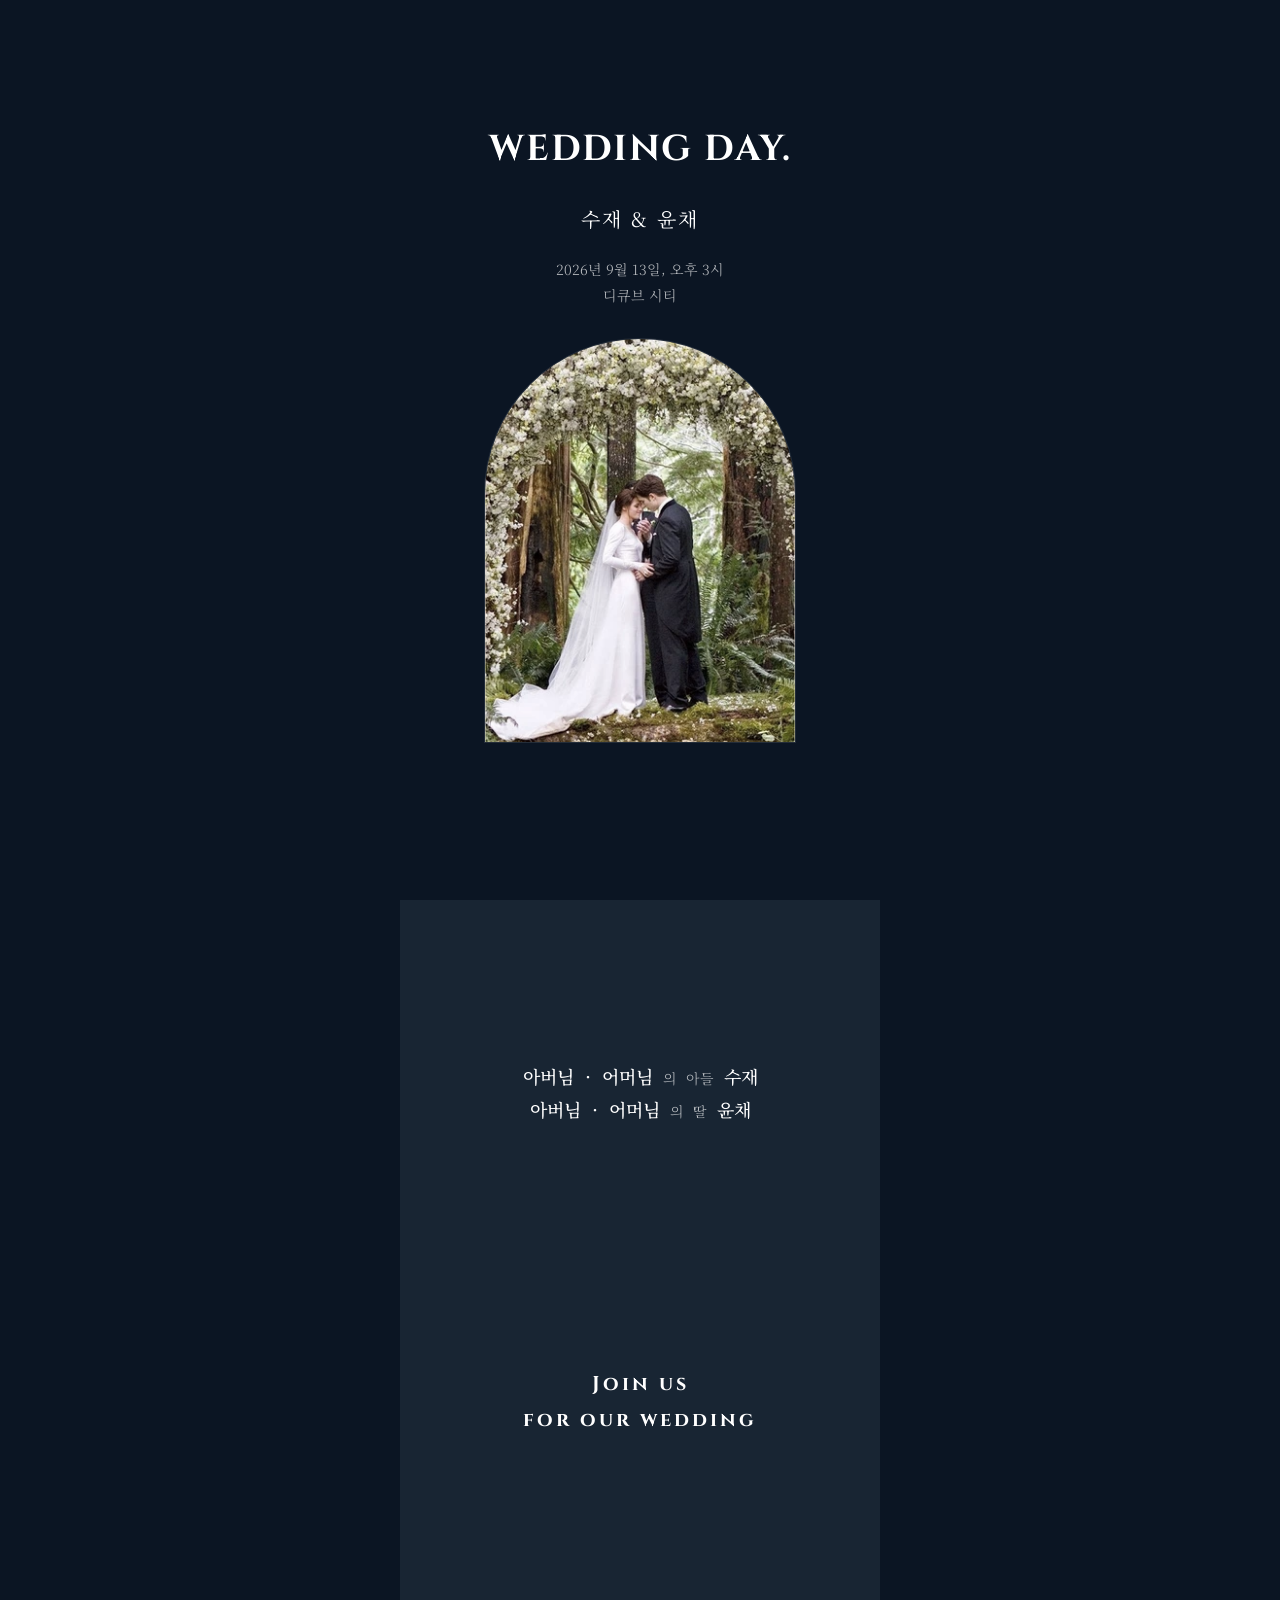
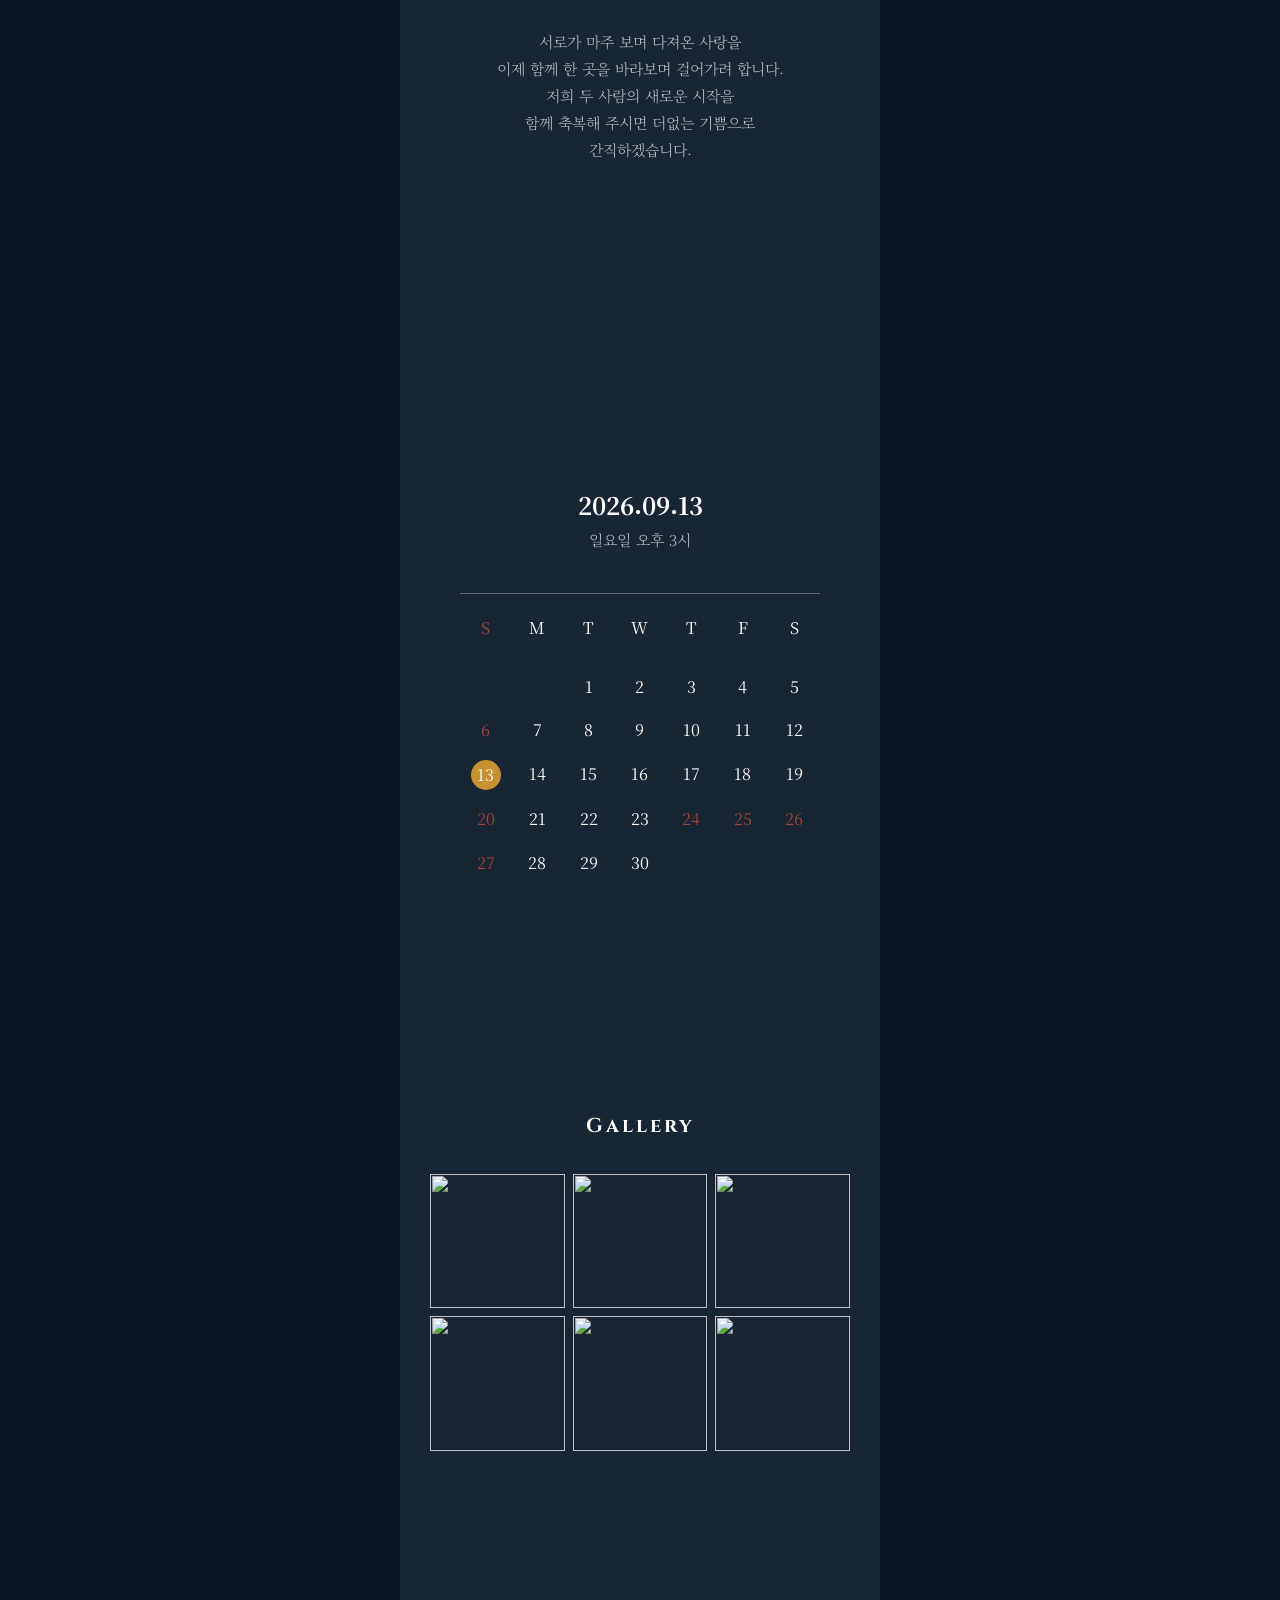
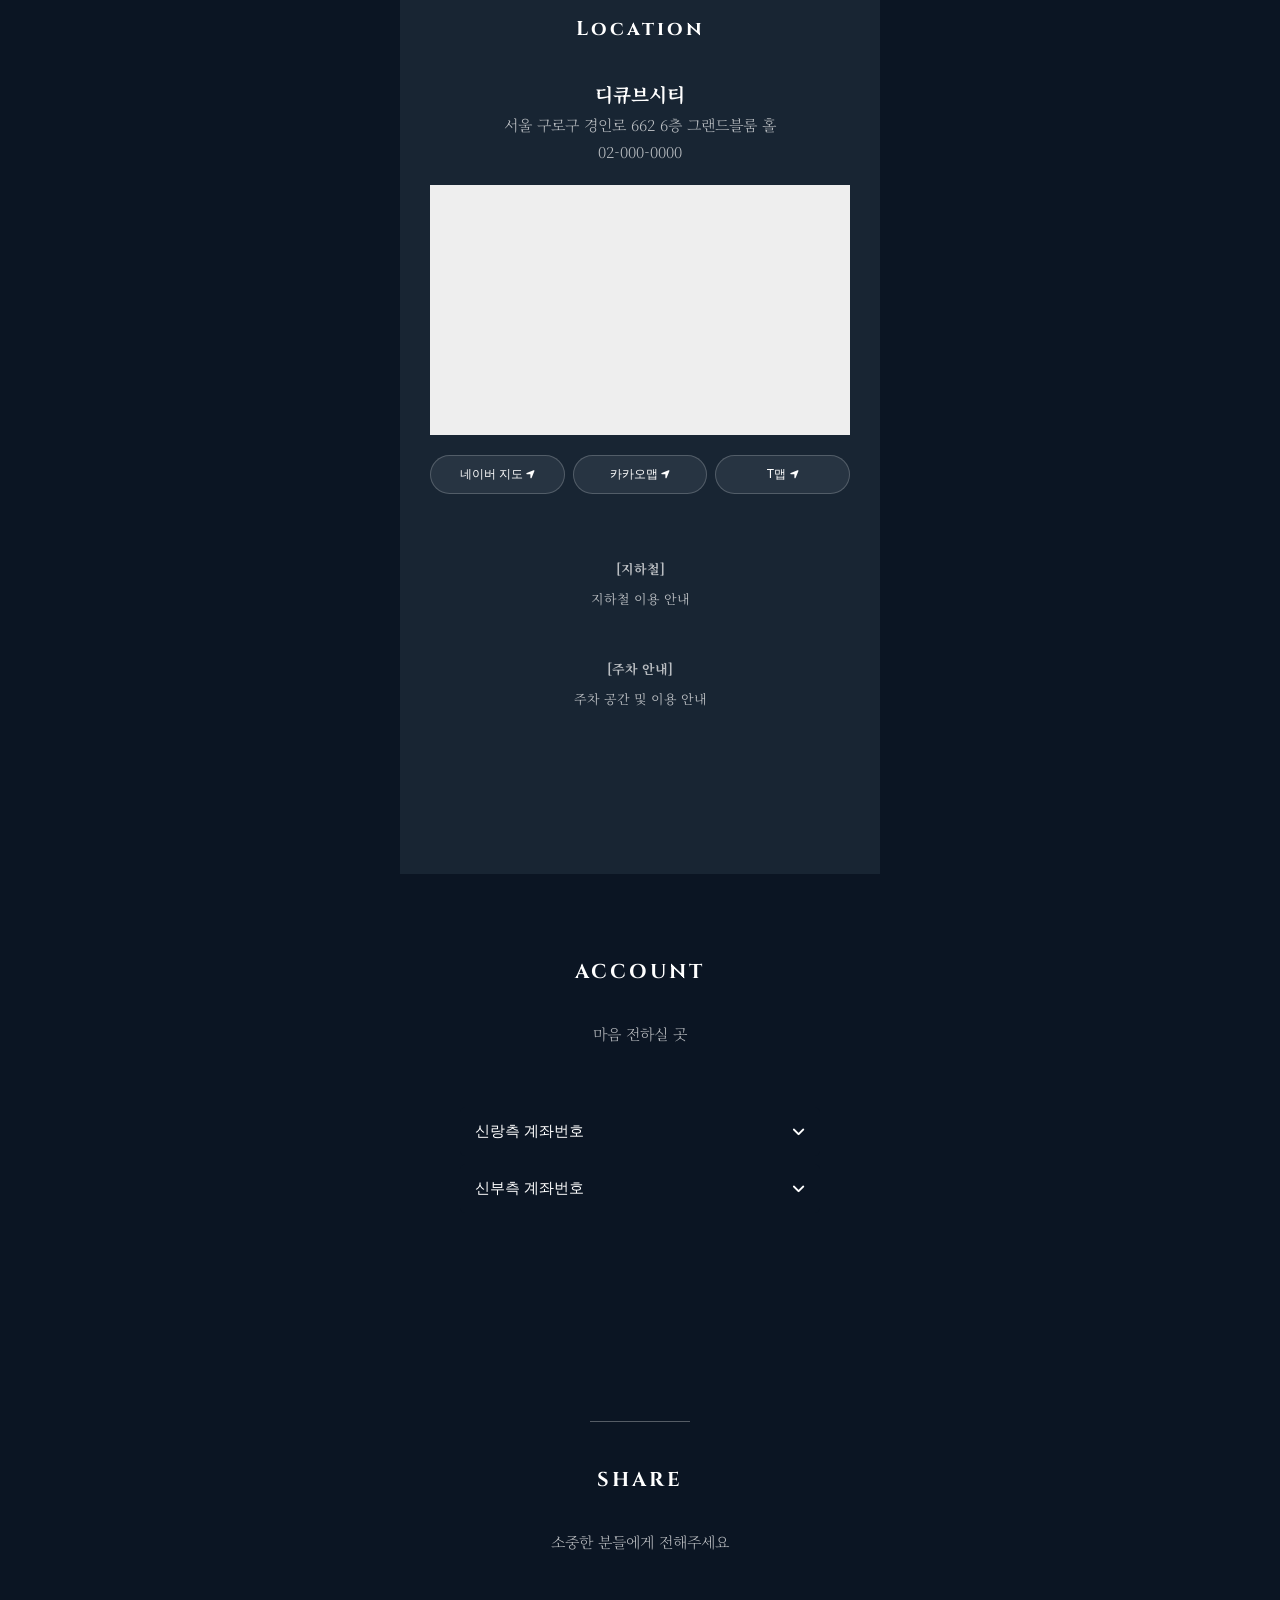
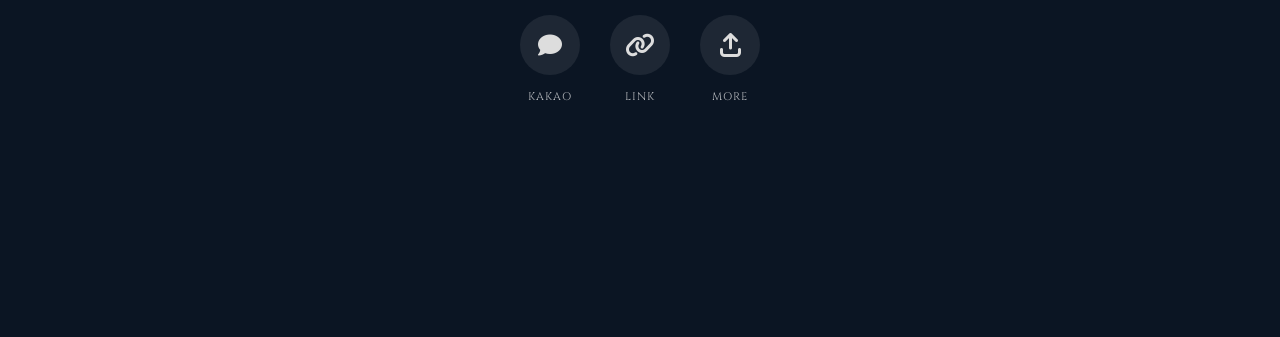
==== index.html @ 5c62f699 "template" ====
<!doctype html>
<html lang="ko">
  <head>
    <meta charset="UTF-8" />
    <meta name="viewport" content="width=device-width, initial-scale=1.0" />
    <title>Our Wedding Day</title>
    <link rel="stylesheet" href="style.css" />
    <!-- Google Fonts: 세리프체와 산세리프체 조합 -->
    <link
      href="https://fonts.googleapis.com/css2?family=Cinzel:wght@400;700&family=Noto+Serif+KR:wght@300;400&family=Noto+Sans+KR:wght@300;400&display=swap"
      rel="stylesheet"
    />
    <!-- Font Awesome CDN Link -->
    <link
      rel="stylesheet"
      href="https://cdnjs.cloudflare.com/ajax/libs/font-awesome/6.5.1/css/all.min.css"
    />
  </head>
  <body>
    <div class="container">
      <!-- 1. 메인 화면 -->
      <section class="main">
        <div class="main-info" style="padding-bottom: 30px">
          <h1 class="eng-title">WEDDING DAY.</h1>
          <p class="names">수재 & 윤채</p>
          <p class="sub-info">2026년 9월 13일, 오후 3시<br />디큐브 시티</p>
        </div>
        <div class="arch-image">
          <img src="main_photo.jpg" alt="Wedding Photo" />
          <!-- 흑백 사진 추천 -->
        </div>
      </section>

      <!-- 3 & 4. 혼주 정보 & 인사말 -->
      <section class="family section-padding-double lighterbg">
        <div class="family-line">
          <p>
            <strong class="point">아버님 · 어머님</strong>
            <span class="msg">의 아들</span>
            <strong class="point">수재</strong>
          </p>
          <p>
            <strong class="point">아버님 · 어머님</strong>
            <span class="msg">의 딸</span>
            <strong class="point">윤채</strong>
          </p>
        </div>
      </section>

      <!-- 2. 초대 문구 -->
      <section class="invitation section-padding lighterbg">
        <h2 class="eng-sub">
          Join us <br />
          for our wedding
        </h2>
        <p class="msg section-padding-double">
          서로가 마주 보며 다져온 사랑을<br />
          이제 함께 한 곳을 바라보며 걸어가려 합니다.<br />
          저희 두 사람의 새로운 시작을<br />
          함께 축복해 주시면 더없는 기쁨으로<br />
          간직하겠습니다.
        </p>
      </section>

      <!-- 5. 달력 -->
      <section class="calendar-section section-padding lighterbg">
        <h2>2026.09.13</h2>
        <p class="msg">일요일 오후 3시</p>
        <div class="calendar-mock section-padding-half">
          <!-- 달력 이미지를 넣거나 표 형태로 구현 -->
          <div
            class="calendar-container"
            style="
              border-top: 1px solid rgba(255, 255, 255, 0.3);
              padding-top: 20px;
            "
          >
            <div class="calendar-days">
              <span class="sun">S</span><span>M</span><span>T</span
              ><span>W</span><span>T</span><span>F</span><span>S</span>
            </div>
            <div class="calendar-dates">
              <!-- 12월 1일이 화요일이라면 앞에 공백 2개 -->
              <div class="empty"></div>
              <div class="empty"></div>
              <span>1</span><span>2</span><span>3</span><span>4</span
              ><span>5</span> <span class="sun">6</span><span>7</span
              ><span>8</span><span>9</span><span>10</span><span>11</span
              ><span>12</span> <span class="selected">13</span><span>14</span
              ><span>15</span> <span>16</span><span>17</span><span>18</span
              ><span>19</span><span class="sun">20</span><span>21</span
              ><span>22</span><span>23</span><span class="sun">24</span
              ><span class="sun">25</span> <span class="sun">26</span
              ><span class="sun">27</span><span>28</span> <span>29</span
              ><span>30</span>
            </div>
          </div>
        </div>
      </section>

      <!-- 6. 갤러리 -->
      <section class="gallery-section section-padding lighterbg">
        <h2 class="eng-sub">Gallery</h2>
        <div class="gallery-grid">
          <div class="item" onclick="openModal()">
            <img src="" alt="" />
          </div>
          <div class="item"><img src="" alt="" /></div>
          <div class="item"><img src="" alt="" /></div>
          <div class="item"><img src="" alt="" /></div>
          <div class="item"><img src="" alt="" /></div>
          <div class="item"><img src="" alt="" /></div>
        </div>
      </section>

      <!-- 7. 오시는 길 -->
      <section class="location-section section-padding lighterbg">
        <h2 class="eng-sub">Location</h2>
        <h3>디큐브시티</h3>
        <p class="msg">
          서울 구로구 경인로 662 6층 그랜드블룸 홀<br />
          02-000-0000
        </p>
        <div id="map" class="map-area"></div>

        <div class="nav-btns">
          <button>
            네이버 지도 <i class="fa-solid fa-location-arrow"></i>
          </button>
          <button>카카오맵 <i class="fa-solid fa-location-arrow"></i></button>
          <button>T맵 <i class="fa-solid fa-location-arrow"></i></button>
        </div>
        <div class="guide-text section-padding-half">
          <p><strong>[지하철]</strong><br />지하철 이용 안내</p>
          <p class="section-padding-half">
            <strong>[주차 안내]</strong><br />주차 공간 및 이용 안내
          </p>
        </div>
      </section>

      <!-- 8. 계좌 번호 -->
      <section class="account-section section-padding">
        <h2 class="eng-sub">ACCOUNT</h2>
        <p class="msg">마음 전하실 곳</p>
        <div class="acc-wrap section-padding-half">
          <button class="acc-toggle" onclick="toggleAcc('groom')">
            <span>신랑측 계좌번호</span>
            <span><i class="fa-solid fa-angle-down"></i></span>
          </button>
          <div id="groom" class="acc-content">
            <h4>예금주</h4>
            <p class="msg" style="font-size: 12px">은행명 000-000-000000</p>
          </div>

          <button class="acc-toggle" onclick="toggleAcc('bride')">
            <span>신부측 계좌번호</span>
            <span><i class="fa-solid fa-angle-down"></i></span>
          </button>
          <div id="bride" class="acc-content">
            <h4>예금주</h4>
            <p class="msg" style="font-size: 12px">은행명 000-000-000000</p>
          </div>
        </div>
      </section>

      <!-- 9. 공유 -->
      <section class="share-section section-padding">
        <div class="section-line" style="width: 100px"></div>
        <h2 class="eng-sub">SHARE</h2>
        <p class="msg">소중한 분들에게 전해주세요</p>
        <div class="share-grid">
          <!-- 카카오톡 -->
          <div class="share-item">
            <button class="icon-btn kakao">
              <i class="fa-solid fa-comment"></i>
              <!-- 카카오톡 아이콘 이미지 -->
            </button>
            <span>KAKAO</span>
          </div>

          <!-- 링크 복사 -->
          <div class="share-item">
            <button class="icon-btn link">
              <i class="fa-solid fa-link"></i>
              <!-- 링크 아이콘 이미지 -->
            </button>
            <span>LINK</span>
          </div>

          <!-- 기타 공유 (More) -->
          <div class="share-item">
            <button class="icon-btn more">
              <i class="fa-solid fa-arrow-up-from-bracket"></i>
              <!-- 공유 아이콘 이미지 -->
            </button>
            <span>MORE</span>
          </div>
        </div>
      </section>
    </div>
    <!-- 2. 카카오 지도 라이브러리 불러오기  -->
    <script
      type="text/javascript"
      src="https://dapi.kakao.com/v2/maps/sdk.js?appkey=8c3e903a6d30f889efa51d356debd794&autoload=false"
    ></script>
    <script>
      function toggleAcc(id) {
        const el = document.getElementById(id);
        el.style.display = el.style.display === "block" ? "none" : "block";
      }
      // 2. 카카오 객체가 로드되었는지 반복적으로 확인하는 안전장치
      function initMap() {
        if (typeof kakao !== "undefined" && kakao.maps) {
          // 카카오가 정의되었다면 로드 시작
          kakao.maps.load(function () {
            var container = document.getElementById("map");
            var options = {
              center: new kakao.maps.LatLng(37.508628, 126.888765), // 실제 예식장 좌표로 수정!
              level: 3,
            };
            var map = new kakao.maps.Map(container, options);

            // 마커 추가
            var marker = new kakao.maps.Marker({
              position: new kakao.maps.LatLng(37.508628, 126.888765),
            });
            marker.setMap(map);
          });
        } else {
          // 아직 로드가 안 됐다면 0.1초 뒤에 다시 시도 (재귀호출)
          setTimeout(initMap, 100);
        }
      }

      // 3. 페이지가 로드되면 실행
      window.onload = initMap;
    </script>
  </body>
</html>
---- style.css ----
/* 1. 디자인 컨셉: 딥 네이비 & 화이트 & 세리프 */
:root {
  --bg-color: #0b1523; /* Screenshot 2026-05-14 at 3.33.25 pm.png의 배경색 */
  --point-color: #ffffff;
  --text-muted: rgba(255, 255, 255, 0.7);
  --accent-gold: #c5a368; /* 포인트 컬러로 골드 추가 가능 */
}

.lighterbg {
  background-color: #182533;
}

* {
  margin: 0;
  padding: 0;
  box-sizing: border-box;
}

.section-line {
  margin: 0 auto;
  border-top: 1px solid rgba(255, 255, 255, 0.3);
  padding: 20px;
}

body {
  background-color: var(--bg-color);
  color: var(--point-color);
  font-family: "Noto Serif KR", serif; /* 한국어는 명조 계열 */
  line-height: 1.8;
  text-align: center;
}

.container {
  max-width: 480px;
  margin: 0 auto;
  overflow: hidden;
}

.section-padding-half {
  padding: 40px 30px;
}
.section-padding {
  padding: 80px 30px;
}
.section-padding-double {
  padding: 160px 30px;
}

/* 영문 타이틀 스타일 */
.eng-title {
  font-family: "Cinzel", serif;
  font-size: 36px;
  letter-spacing: 2px;
}
.eng-sub {
  font-family: "Cinzel", serif;
  font-size: 20px;
  margin-bottom: 30px;
  letter-spacing: 3px;
}

/* 1. 메인 섹션 */
.main {
  min-height: 100vh;
  display: flex;
  flex-direction: column;
  align-items: center;
  justify-content: center;
  padding: 40px 0;
}
.top-tag {
  font-family: "Cinzel", serif;
  font-size: 11px;
  letter-spacing: 3px;
  margin-bottom: 20px;
  opacity: 0.8;
}
.arch-image {
  width: 65%;
  aspect-ratio: 1 / 1.3;
  border-top-left-radius: 200px;
  border-top-right-radius: 200px;
  overflow: hidden;
  margin-bottom: 40px;
  border: 1px solid rgba(255, 255, 255, 0.1);
}
.arch-image img {
  width: 100%;
  height: 100%;
  object-fit: cover;
  filter: grayscale(30%);
}
.names {
  font-size: 20px;
  margin: 20px 0;
  letter-spacing: 2px;
}
.sub-info {
  font-size: 14px;
  color: var(--text-muted);
  font-weight: 300;
}

/* 2~4. 공통 텍스트 */
.msg {
  font-size: 15px;
  font-weight: 300;
  color: var(--text-muted);
}
.point {
  font-weight: 500;
  color: #fff;
  font-size: 18px;
}

.family-line {
    word-spacing: 5px;
}

.family-line span {
  font-size: 14px;
  color: var(--text-muted);
}

.sun {
  color: #a64435;
}
.calendar-days {
  display: grid;
  grid-template-columns: repeat(7, 1fr); /* 7열로 정렬 */
  gap: 10px 0;
  margin-bottom: 30px;
}
.calendar-dates {
  display: grid;
  grid-template-columns: repeat(7, 1fr); /* 7열로 정렬 */
  gap: 15px 0;
  margin-bottom: 30px;
}

.selected {
  background-color: #c79030; /* 사진 속 그 골드 색상 */
  color: white;
  border-radius: 50%;
  width: 30px;
  height: 30px;
  display: flex;
  align-items: center;
  justify-content: center;
  margin: 0 auto;
}

/* 6. 갤러리 그리드 */
.gallery-grid {
  display: grid;
  grid-template-columns: repeat(3, 1fr);
  gap: 8px;
}
.item {
  aspect-ratio: 1/1;
  background: #1a2533;
  overflow: hidden;
  cursor: pointer;
}
.item img {
  width: 100%;
  height: 100%;
  object-fit: cover;
}

/* 7. 오시는 길 */
#map {
    width: 100%;
    height: 250px; /* 이 숫자가 꼭 있어야 해! */
    background-color: #eee; /* 확인용으로 배경색을 넣어봐. 이 색만 보인다면 설정 문제! */
}
.map-area {
  width: 100%;
  height: 250px;
  background: #1a2533;
  margin: 20px 0;
}
.nav-btns {
  display: flex;
  gap: 8px;
  justify-content: center;
  margin-bottom: 20px;
}
.nav-btns button {
  cursor: pointer;
  flex: 1;
  padding: 10px;
  border: 1px solid rgba(255, 255, 255, 0.2);
  background: #273442;
  color: #fff;
  font-size: 12px;
  border-radius: 20px;
}

.nav-btns i {
    font-size: 10px;
}

.guide-text {
  font-size: 13px;
  color: var(--text-muted);
  line-height: 30px;
}

/* 8. 계좌 번호 */
.acc-wrap {
  margin-top: 20px;
}
.acc-toggle {
  /* 핵심: 요소를 양 끝으로 정렬 */
  display: flex;
  justify-content: space-between; /* 왼쪽과 오른쪽 끝으로 밀어냄 */
  align-items: center; /* 세로 기준 중앙 정렬 */
  width: 100%;
  padding: 15px;
  margin-bottom: 8px;
  border: none;
  background: #0b1523;
  color: #fff;
  border-radius: 5px;
  font-size: 15px;
}
.acc-content {
  text-align: left;
  display: none;
  padding-left: 20px;
  background: #0b1523;
  font-size: 14px;
  border-radius: 5px;
  margin-bottom: 15px;
}

/* 9. 공유 */
.share-section {
    background-color: #0b1523; /* 배경색 유지 */
    text-align: center;
}
.share-grid {
    display: flex;
    justify-content: center;
    gap: 30px; /* 버튼 사이 간격 */
    padding-top: 60px;
    padding-bottom: 150px;
}
/* 아이콘+텍스트 세트 */
.share-item {
    display: flex;
    flex-direction: column;
    align-items: center;
    gap: 12px;
}
.icon-btn {
    width: 60px;
    height: 60px;
    border-radius: 50%;
    border: none;
    background-color: rgba(255, 255, 255, 0.08); /* 사진 속 은은한 원형 배경 */
    display: flex;
    align-items: center;
    justify-content: center;
    cursor: pointer;
    transition: background 0.3s;
}
.icon-btn i {
    color: #ddd;    /* 아이콘 색상을 흰색으로 */
    font-size: 24px;   /* 아이콘 크기 조절 */
    display: block;    /* 정렬을 위해 블록 요소로 */
}

/* 하단 영문 텍스트 */
.share-item span {
    font-family: 'Cinzel', serif;
    font-size: 11px;
    letter-spacing: 1px;
    color: rgba(255, 255, 255, 0.7);
}
.share-btns {
  display: flex;
  gap: 10px;
  padding-top: 60px;
  padding-bottom: 150px;
}
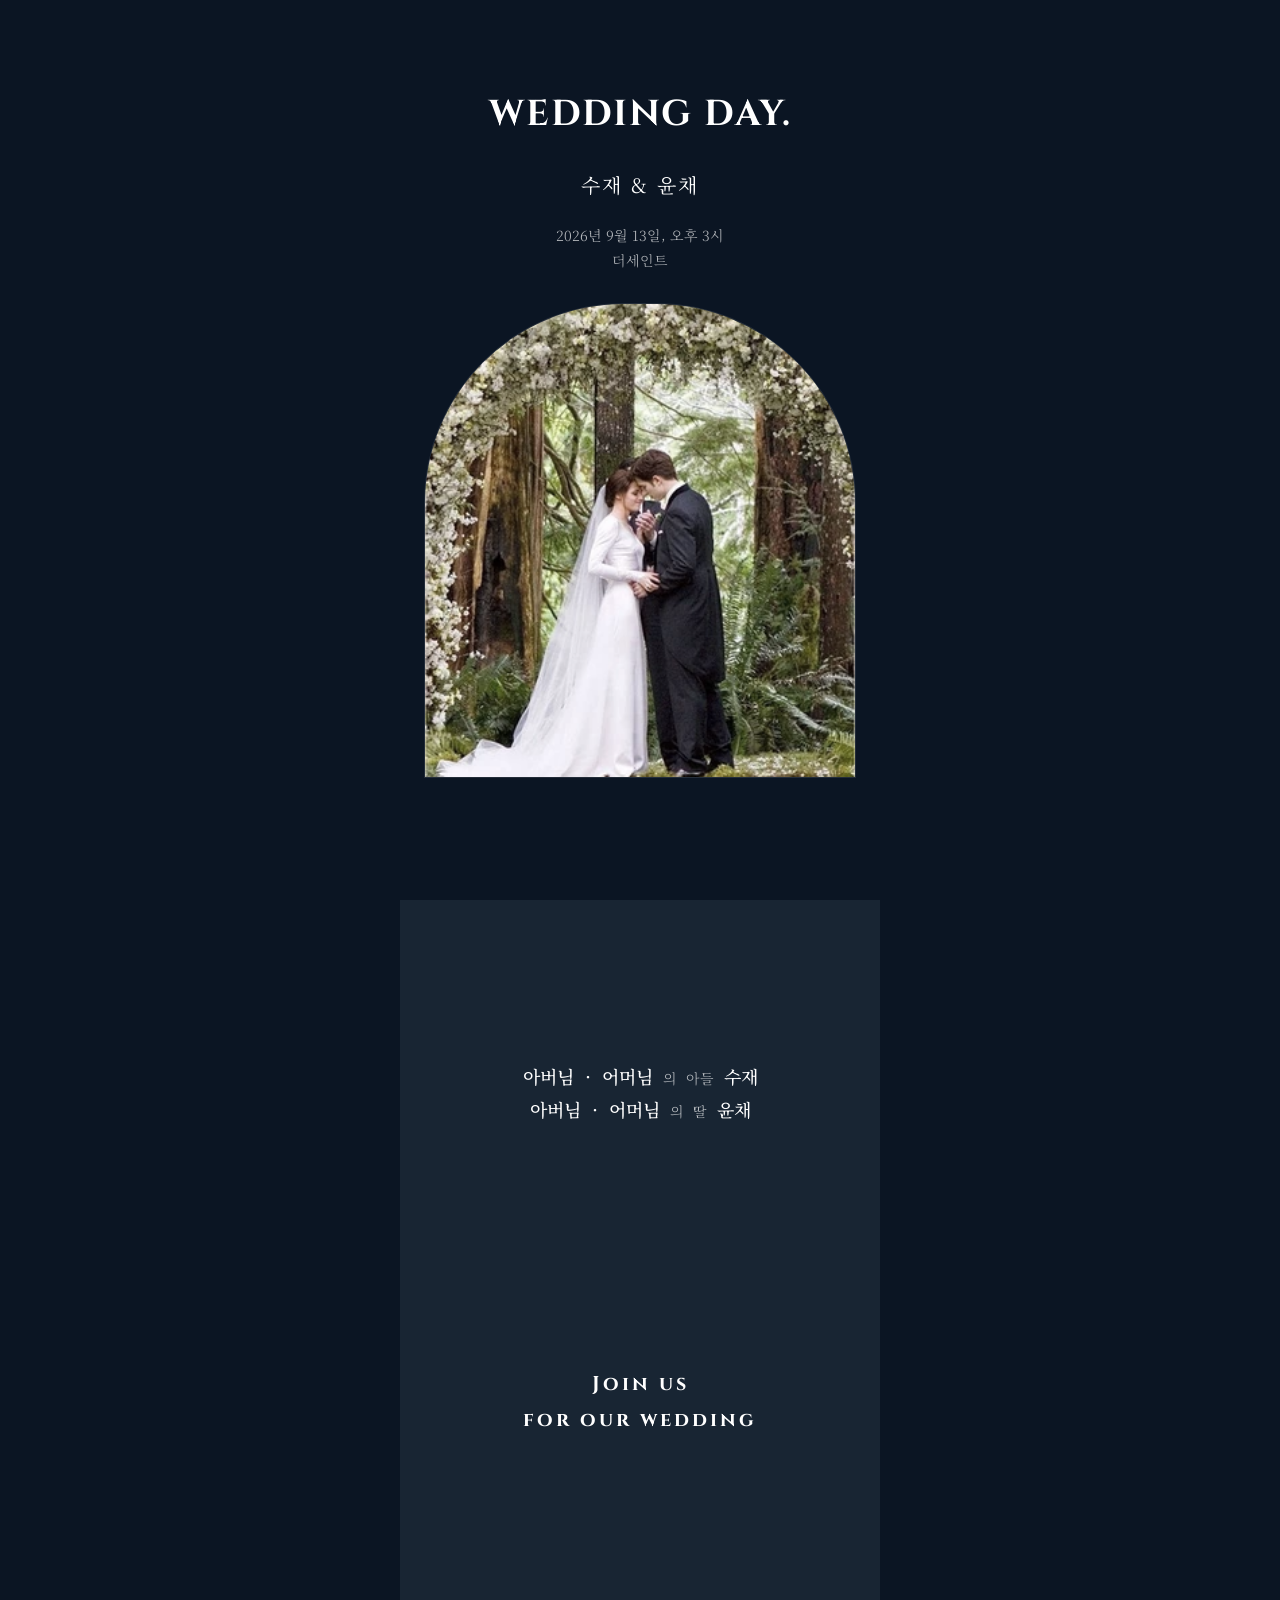
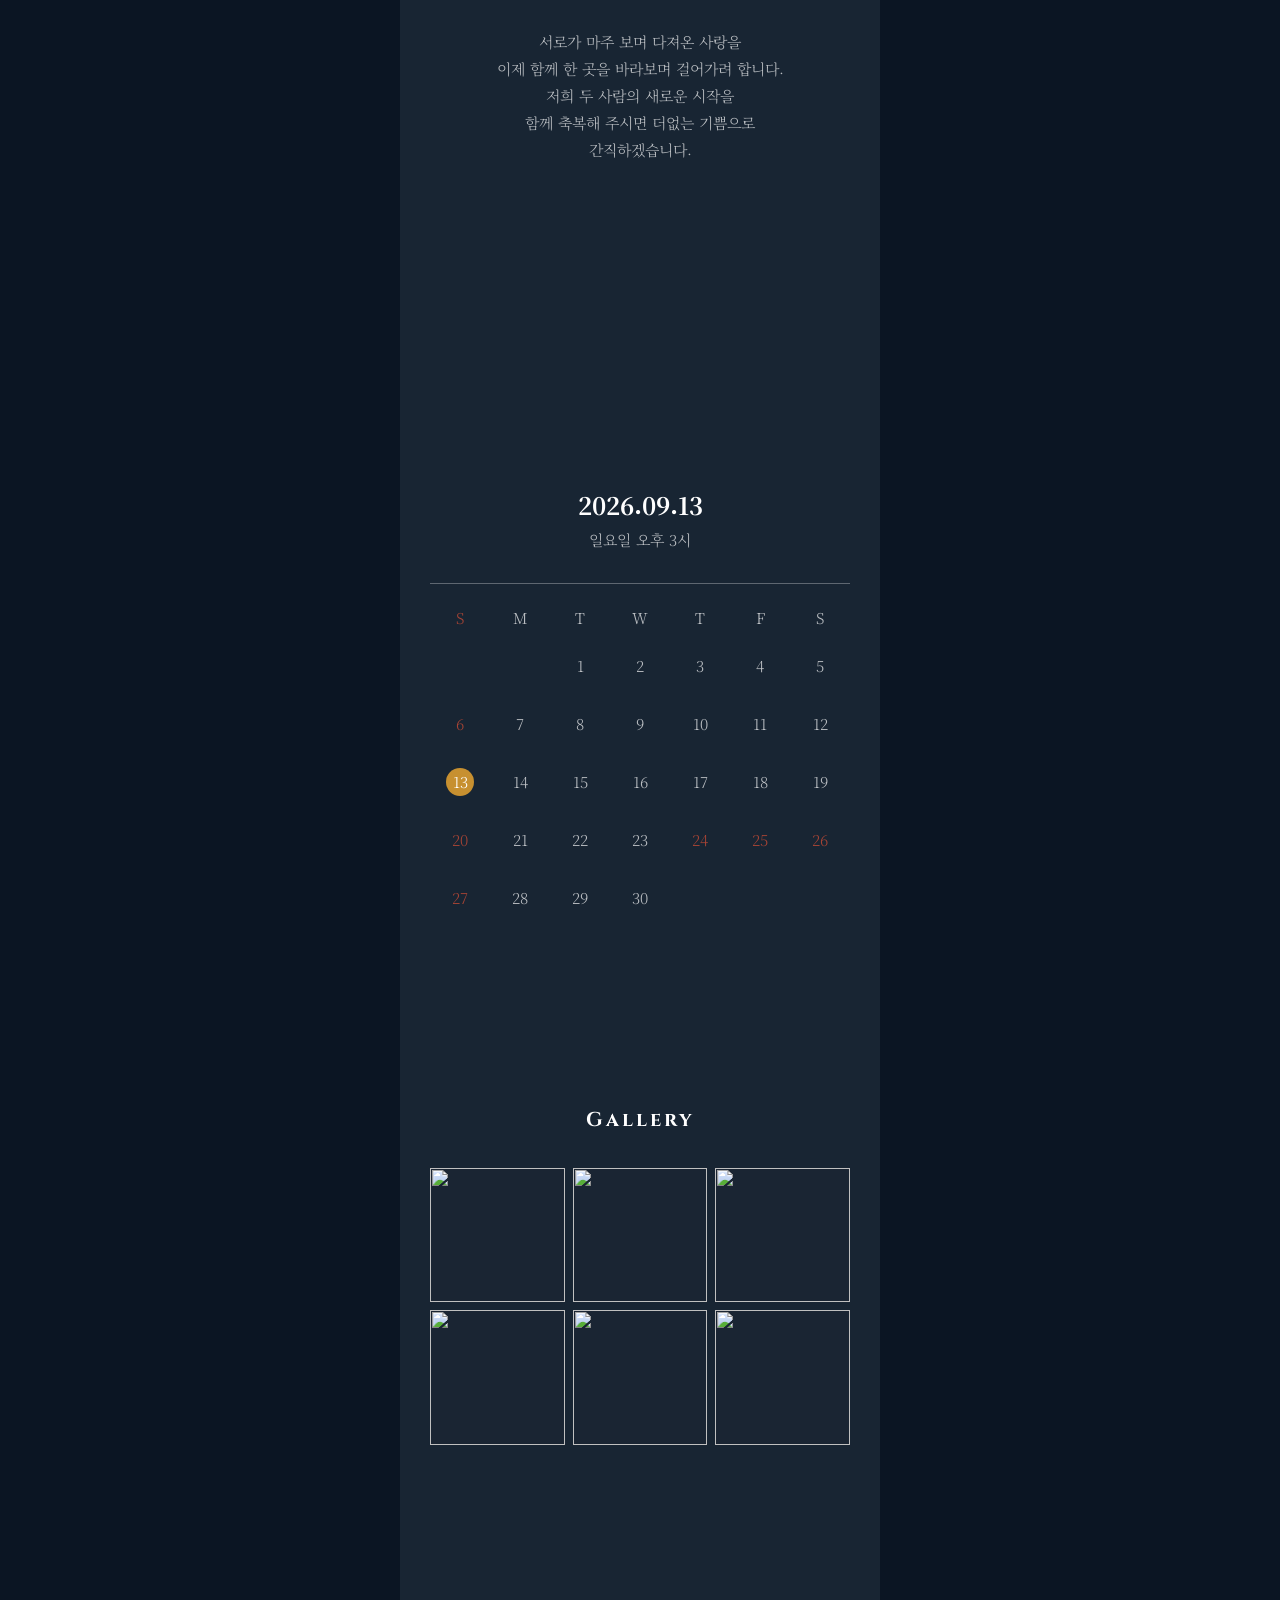
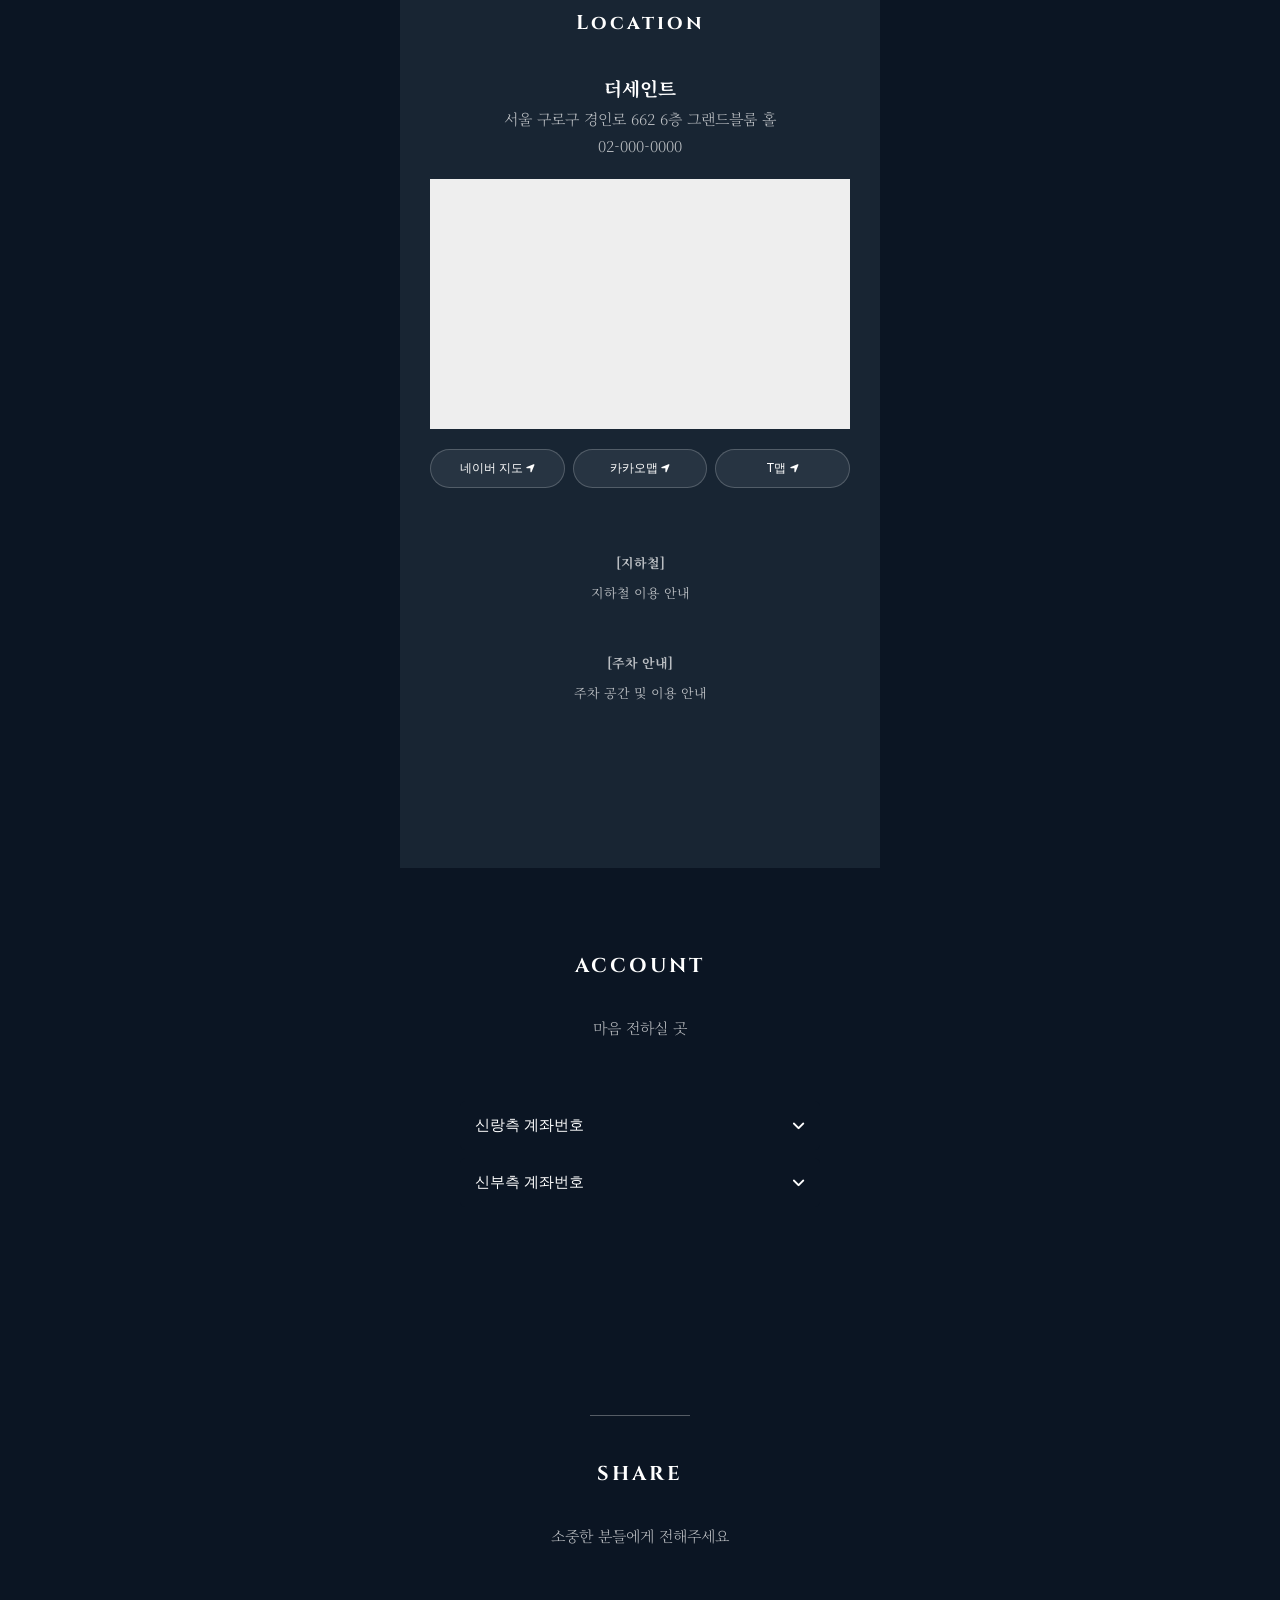
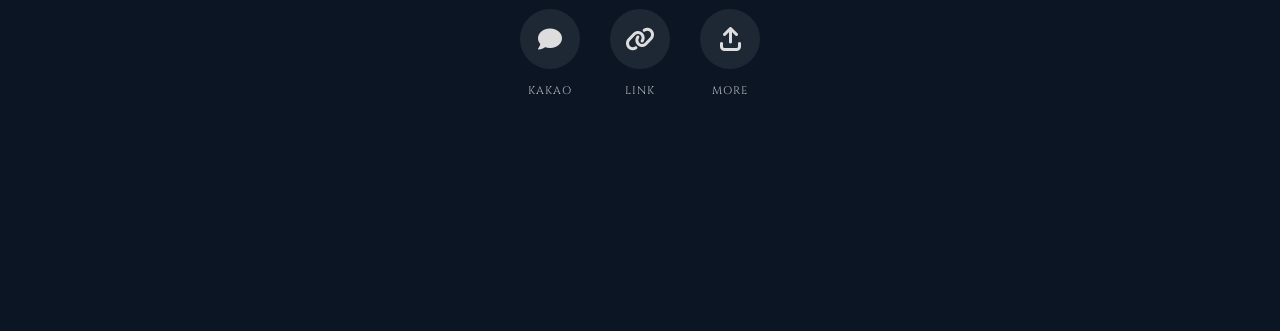
==== commit 12d38a13: "animation added" ====
--- a/index.html
+++ b/index.html
@@ -20,123 +20,122 @@
     <div class="container">
       <!-- 1. 메인 화면 -->
       <section class="main">
-        <div class="main-info" style="padding-bottom: 30px">
+        <div class="main-info delay-1s" style="padding-bottom: 30px">
           <h1 class="eng-title">WEDDING DAY.</h1>
           <p class="names">수재 & 윤채</p>
-          <p class="sub-info">2026년 9월 13일, 오후 3시<br />디큐브 시티</p>
+          <p class="sub-info">2026년 9월 13일, 오후 3시<br />더세인트</p>
         </div>
-        <div class="arch-image">
+        <div class="arch-image top-image">
           <img src="main_photo.jpg" alt="Wedding Photo" />
-          <!-- 흑백 사진 추천 -->
         </div>
       </section>
 
-      <!-- 3 & 4. 혼주 정보 & 인사말 -->
-      <section class="family section-padding-double lighterbg">
-        <div class="family-line">
-          <p>
-            <strong class="point">아버님 · 어머님</strong>
-            <span class="msg">의 아들</span>
-            <strong class="point">수재</strong>
+      <div class="lighterbg">
+        <!-- 3 & 4. 혼주 정보 -->
+        <section class="family section-padding-double">
+          <div class="family-line">
+            <p>
+              <strong class="point">아버님 · 어머님</strong>
+              <span class="msg">의 아들</span>
+              <strong class="point">수재</strong>
+            </p>
+            <p>
+              <strong class="point">아버님 · 어머님</strong>
+              <span class="msg">의 딸</span>
+              <strong class="point">윤채</strong>
+            </p>
+          </div>
+        </section>
+
+        <!-- 2. 초대 문구 -->
+        <section class="invitation section-padding">
+          <h2 class="eng-sub">
+            Join us <br />
+            for our wedding
+          </h2>
+          <p class="msg section-padding-double">
+            서로가 마주 보며 다져온 사랑을<br />
+            이제 함께 한 곳을 바라보며 걸어가려 합니다.<br />
+            저희 두 사람의 새로운 시작을<br />
+            함께 축복해 주시면 더없는 기쁨으로<br />
+            간직하겠습니다.
           </p>
-          <p>
-            <strong class="point">아버님 · 어머님</strong>
-            <span class="msg">의 딸</span>
-            <strong class="point">윤채</strong>
+        </section>
+
+        <!-- 5. 달력 -->
+        <section class="calendar-section section-padding">
+          <h2>2026.09.13</h2>
+          <p class="msg">일요일 오후 3시</p>
+          <div class="calendar-mock section-top-padding">
+            <div
+              class="calendar-container"
+              style="
+                border-top: 1px solid rgba(255, 255, 255, 0.3);
+                padding-top: 20px;
+              "
+            >
+              <div class="calendar-days msg">
+                <span class="sun">S</span><span>M</span><span>T</span
+                ><span>W</span><span>T</span><span>F</span><span>S</span>
+              </div>
+              <div class="calendar-dates msg">
+                <div class="empty"></div>
+                <div class="empty"></div>
+                <span>1</span><span>2</span><span>3</span><span>4</span
+                ><span>5</span> <span class="sun">6</span><span>7</span
+                ><span>8</span><span>9</span><span>10</span><span>11</span
+                ><span>12</span> <span class="selected">13</span><span>14</span
+                ><span>15</span> <span>16</span><span>17</span><span>18</span
+                ><span>19</span><span class="sun">20</span><span>21</span
+                ><span>22</span><span>23</span><span class="sun">24</span
+                ><span class="sun">25</span> <span class="sun">26</span
+                ><span class="sun">27</span><span>28</span> <span>29</span
+                ><span>30</span>
+              </div>
+            </div>
+          </div>
+        </section>
+
+        <!-- 6. 갤러리 -->
+        <section class="gallery-section section-padding">
+          <h2 class="eng-sub">Gallery</h2>
+          <div class="gallery-grid">
+            <div class="item" onclick="openModal()">
+              <img src="" alt="" />
+            </div>
+            <div class="item"><img src="" alt="" /></div>
+            <div class="item"><img src="" alt="" /></div>
+            <div class="item"><img src="" alt="" /></div>
+            <div class="item"><img src="" alt="" /></div>
+            <div class="item"><img src="" alt="" /></div>
+          </div>
+        </section>
+
+        <!-- 7. 오시는 길 -->
+        <section class="location-section section-padding">
+          <h2 class="eng-sub">Location</h2>
+          <h3>더세인트</h3>
+          <p class="msg">
+            서울 구로구 경인로 662 6층 그랜드블룸 홀<br />
+            02-000-0000
           </p>
-        </div>
-      </section>
-
-      <!-- 2. 초대 문구 -->
-      <section class="invitation section-padding lighterbg">
-        <h2 class="eng-sub">
-          Join us <br />
-          for our wedding
-        </h2>
-        <p class="msg section-padding-double">
-          서로가 마주 보며 다져온 사랑을<br />
-          이제 함께 한 곳을 바라보며 걸어가려 합니다.<br />
-          저희 두 사람의 새로운 시작을<br />
-          함께 축복해 주시면 더없는 기쁨으로<br />
-          간직하겠습니다.
-        </p>
-      </section>
-
-      <!-- 5. 달력 -->
-      <section class="calendar-section section-padding lighterbg">
-        <h2>2026.09.13</h2>
-        <p class="msg">일요일 오후 3시</p>
-        <div class="calendar-mock section-padding-half">
-          <!-- 달력 이미지를 넣거나 표 형태로 구현 -->
-          <div
-            class="calendar-container"
-            style="
-              border-top: 1px solid rgba(255, 255, 255, 0.3);
-              padding-top: 20px;
-            "
-          >
-            <div class="calendar-days">
-              <span class="sun">S</span><span>M</span><span>T</span
-              ><span>W</span><span>T</span><span>F</span><span>S</span>
-            </div>
-            <div class="calendar-dates">
-              <!-- 12월 1일이 화요일이라면 앞에 공백 2개 -->
-              <div class="empty"></div>
-              <div class="empty"></div>
-              <span>1</span><span>2</span><span>3</span><span>4</span
-              ><span>5</span> <span class="sun">6</span><span>7</span
-              ><span>8</span><span>9</span><span>10</span><span>11</span
-              ><span>12</span> <span class="selected">13</span><span>14</span
-              ><span>15</span> <span>16</span><span>17</span><span>18</span
-              ><span>19</span><span class="sun">20</span><span>21</span
-              ><span>22</span><span>23</span><span class="sun">24</span
-              ><span class="sun">25</span> <span class="sun">26</span
-              ><span class="sun">27</span><span>28</span> <span>29</span
-              ><span>30</span>
-            </div>
-          </div>
-        </div>
-      </section>
-
-      <!-- 6. 갤러리 -->
-      <section class="gallery-section section-padding lighterbg">
-        <h2 class="eng-sub">Gallery</h2>
-        <div class="gallery-grid">
-          <div class="item" onclick="openModal()">
-            <img src="" alt="" />
-          </div>
-          <div class="item"><img src="" alt="" /></div>
-          <div class="item"><img src="" alt="" /></div>
-          <div class="item"><img src="" alt="" /></div>
-          <div class="item"><img src="" alt="" /></div>
-          <div class="item"><img src="" alt="" /></div>
-        </div>
-      </section>
-
-      <!-- 7. 오시는 길 -->
-      <section class="location-section section-padding lighterbg">
-        <h2 class="eng-sub">Location</h2>
-        <h3>디큐브시티</h3>
-        <p class="msg">
-          서울 구로구 경인로 662 6층 그랜드블룸 홀<br />
-          02-000-0000
-        </p>
-        <div id="map" class="map-area"></div>
-
-        <div class="nav-btns">
-          <button>
-            네이버 지도 <i class="fa-solid fa-location-arrow"></i>
-          </button>
-          <button>카카오맵 <i class="fa-solid fa-location-arrow"></i></button>
-          <button>T맵 <i class="fa-solid fa-location-arrow"></i></button>
-        </div>
-        <div class="guide-text section-padding-half">
-          <p><strong>[지하철]</strong><br />지하철 이용 안내</p>
-          <p class="section-padding-half">
-            <strong>[주차 안내]</strong><br />주차 공간 및 이용 안내
-          </p>
-        </div>
-      </section>
+          <div id="map" class="map-area"></div>
+
+          <div class="nav-btns">
+            <button>
+              네이버 지도 <i class="fa-solid fa-location-arrow"></i>
+            </button>
+            <button>카카오맵 <i class="fa-solid fa-location-arrow"></i></button>
+            <button>T맵 <i class="fa-solid fa-location-arrow"></i></button>
+          </div>
+          <div class="guide-text section-padding-half">
+            <p><strong>[지하철]</strong><br />지하철 이용 안내</p>
+            <p class="section-padding-half">
+              <strong>[주차 안내]</strong><br />주차 공간 및 이용 안내
+            </p>
+          </div>
+        </section>
+      </div>
 
       <!-- 8. 계좌 번호 -->
       <section class="account-section section-padding">
@@ -147,18 +146,34 @@
             <span>신랑측 계좌번호</span>
             <span><i class="fa-solid fa-angle-down"></i></span>
           </button>
-          <div id="groom" class="acc-content">
-            <h4>예금주</h4>
-            <p class="msg" style="font-size: 12px">은행명 000-000-000000</p>
+          <div id="groom" class="acc-content copy-section-container">
+            <div class="copy-text-group">
+              <h4>예금주</h4>
+              <p class="msg" style="font-size: 12px">신랑은행 123-456-789100</p>
+            </div>
+            <button
+              class="copy-button"
+              onclick="copyToClipboard('신랑은행 123-456-789100')"
+            >
+              <i class="fa-regular fa-copy"></i>
+            </button>
           </div>
 
           <button class="acc-toggle" onclick="toggleAcc('bride')">
             <span>신부측 계좌번호</span>
             <span><i class="fa-solid fa-angle-down"></i></span>
           </button>
-          <div id="bride" class="acc-content">
-            <h4>예금주</h4>
-            <p class="msg" style="font-size: 12px">은행명 000-000-000000</p>
+          <div id="bride" class="acc-content copy-section-container">
+            <div class="copy-text-group">
+              <h4>예금주</h4>
+              <p class="msg" style="font-size: 12px">신부은행 109-876-543210</p>
+            </div>
+            <button
+              class="copy-button"
+              onclick="copyToClipboard('신부은행 109-876-543210')"
+            >
+              <i class="fa-regular fa-copy"></i>
+            </button>
           </div>
         </div>
       </section>
@@ -172,8 +187,8 @@
           <!-- 카카오톡 -->
           <div class="share-item">
             <button class="icon-btn kakao">
+              <!-- 카카오톡 아이콘 이미지 -->
               <i class="fa-solid fa-comment"></i>
-              <!-- 카카오톡 아이콘 이미지 -->
             </button>
             <span>KAKAO</span>
           </div>
@@ -181,8 +196,8 @@
           <!-- 링크 복사 -->
           <div class="share-item">
             <button class="icon-btn link">
+              <!-- 링크 아이콘 이미지 -->
               <i class="fa-solid fa-link"></i>
-              <!-- 링크 아이콘 이미지 -->
             </button>
             <span>LINK</span>
           </div>
@@ -190,32 +205,69 @@
           <!-- 기타 공유 (More) -->
           <div class="share-item">
             <button class="icon-btn more">
+              <!-- 공유 아이콘 이미지 -->
               <i class="fa-solid fa-arrow-up-from-bracket"></i>
-              <!-- 공유 아이콘 이미지 -->
             </button>
             <span>MORE</span>
           </div>
         </div>
       </section>
     </div>
+
+    <div id="toast" class="toast">
+      <i class="fa-solid fa-check"></i>
+      <span id="toast-message">"은행명 000-000-000000" 복사되었습니다.</span>
+    </div>
+
     <!-- 2. 카카오 지도 라이브러리 불러오기  -->
     <script
       type="text/javascript"
       src="https://dapi.kakao.com/v2/maps/sdk.js?appkey=8c3e903a6d30f889efa51d356debd794&autoload=false"
     ></script>
     <script>
+      // 브라우저의 자동 스크롤 복원 기능을 끄고 '수동'으로 설정
+      if ("scrollRestoration" in history) {
+        history.scrollRestoration = "manual";
+      }
+
+      // 페이지가 로드되자마자 맨 위(0,0)로 강제 이동
+      window.scrollTo(0, 0);
+
       function toggleAcc(id) {
-        const el = document.getElementById(id);
-        el.style.display = el.style.display === "block" ? "none" : "block";
+        const content = document.getElementById(id);
+
+        if (content.style.display === "flex") {
+          content.style.display = "none";
+        } else {
+          // block 대신 flex를 써야 버튼이 옆으로 딱 붙음
+          content.style.display = "flex";
+        }
       }
-      // 2. 카카오 객체가 로드되었는지 반복적으로 확인하는 안전장치
+
+      function copyToClipboard(text) {
+        navigator.clipboard.writeText(text).then(() => {
+          const toast = document.getElementById("toast");
+          const toastMsg = document.getElementById("toast-message");
+
+          // 토스트 안의 문구를 동적으로 변경
+          toastMsg.innerText = `"${text}"  복사되었습니다.`;
+
+          toast.className = "toast show";
+
+          setTimeout(function () {
+            toast.className = toast.className.replace("show", "");
+          }, 2500);
+        });
+      }
+
+      // 2. 카카오 객체가 로드되었는지 반복적으로 확인
       function initMap() {
         if (typeof kakao !== "undefined" && kakao.maps) {
           // 카카오가 정의되었다면 로드 시작
           kakao.maps.load(function () {
             var container = document.getElementById("map");
             var options = {
-              center: new kakao.maps.LatLng(37.508628, 126.888765), // 실제 예식장 좌표로 수정!
+              center: new kakao.maps.LatLng(37.508628, 126.888765),
               level: 3,
             };
             var map = new kakao.maps.Map(container, options);
@@ -234,6 +286,25 @@
 
       // 3. 페이지가 로드되면 실행
       window.onload = initMap;
+
+      // 1. 관찰자(Observer) 설정
+      const observerOptions = {
+        threshold: 0.2, // 섹션이 20% 정도 보일 때 애니메이션 시작
+      };
+
+      const observer = new IntersectionObserver((entries) => {
+        entries.forEach((entry) => {
+          if (entry.isIntersecting) {
+            // 화면에 들어오면 'visible' 클래스 추가
+            entry.target.classList.add("visible");
+          }
+        });
+      }, observerOptions);
+
+      // 2. 모든 section을 관찰 대상으로 등록
+      document.querySelectorAll("section").forEach((section) => {
+        observer.observe(section);
+      });
     </script>
   </body>
 </html>
--- a/style.css
+++ b/style.css
@@ -1,9 +1,9 @@
 /* 1. 디자인 컨셉: 딥 네이비 & 화이트 & 세리프 */
 :root {
-  --bg-color: #0b1523; /* Screenshot 2026-05-14 at 3.33.25 pm.png의 배경색 */
+  --bg-color: #0b1523;
   --point-color: #ffffff;
   --text-muted: rgba(255, 255, 255, 0.7);
-  --accent-gold: #c5a368; /* 포인트 컬러로 골드 추가 가능 */
+  --accent-gold: #c5a368; /* 포인트 컬러 골드 */
 }
 
 .lighterbg {
@@ -36,6 +36,10 @@
   overflow: hidden;
 }
 
+.section-top-padding {
+  padding-top: 30px;
+}
+
 .section-padding-half {
   padding: 40px 30px;
 }
@@ -76,8 +80,8 @@
   opacity: 0.8;
 }
 .arch-image {
-  width: 65%;
-  aspect-ratio: 1 / 1.3;
+  width: 90%;
+  aspect-ratio: 1 / 1.1;
   border-top-left-radius: 200px;
   border-top-right-radius: 200px;
   overflow: hidden;
@@ -125,29 +129,45 @@
 .sun {
   color: #a64435;
 }
+
 .calendar-days {
   display: grid;
   grid-template-columns: repeat(7, 1fr); /* 7열로 정렬 */
-  gap: 10px 0;
-  margin-bottom: 30px;
+  margin-bottom: 20px;
 }
 .calendar-dates {
   display: grid;
   grid-template-columns: repeat(7, 1fr); /* 7열로 정렬 */
-  gap: 15px 0;
+  gap: 30px 0;
   margin-bottom: 30px;
 }
 
+.calendar-days span {
+  width: 28px;
+  height: 28px;
+  display: flex;
+  align-items: center;
+  justify-content: center;
+  margin: 0 auto;
+}
+
+/* 1. 모든 날짜(span)의 크기 고정 */
+.calendar-dates span {
+  width: 28px;         /* 원 크기랑 똑같이 */
+  height: 28px;
+  display: flex;       /* 숫자 중앙 정렬을 위해 필요 */
+  align-items: center;
+  justify-content: center;
+  margin: 0 auto;      /* 그리드 칸 안에서 중앙 배치 */
+  border-radius: 50%;  /* 모든 칸을 일단 원형 틀로 잡아둠 (색은 없음) */
+  box-sizing: border-box; /* 테두리 때문에 크기 변하는 것 방지 */
+}
+
+/* 2. 선택된 날짜에만 색깔 입히기 */
 .selected {
-  background-color: #c79030; /* 사진 속 그 골드 색상 */
+  background-color: #c79030;
   color: white;
-  border-radius: 50%;
-  width: 30px;
-  height: 30px;
-  display: flex;
-  align-items: center;
-  justify-content: center;
-  margin: 0 auto;
+  /* 위에서 크기랑 정렬을 다 잡았으니 여기선 색상만 */
 }
 
 /* 6. 갤러리 그리드 */
@@ -171,8 +191,8 @@
 /* 7. 오시는 길 */
 #map {
     width: 100%;
-    height: 250px; /* 이 숫자가 꼭 있어야 해! */
-    background-color: #eee; /* 확인용으로 배경색을 넣어봐. 이 색만 보인다면 설정 문제! */
+    height: 250px; /* 필수 */
+    background-color: #eee; /* 확인용 배경색. 이 색만 보인다면 설정 문제 */
 }
 .map-area {
   width: 100%;
@@ -224,6 +244,7 @@
   color: #fff;
   border-radius: 5px;
   font-size: 15px;
+  cursor: pointer;
 }
 .acc-content {
   text-align: left;
@@ -233,6 +254,48 @@
   font-size: 14px;
   border-radius: 5px;
   margin-bottom: 15px;
+}
+/* 1. 기본 상태: 평소엔 다른 계좌들처럼 숨겨져 있게! */
+.acc-content.copy-section-container {
+  display: none; /* 일단 숨김 */
+  align-items: center;
+  justify-content: space-between;
+  padding: 15px 20px;
+  gap: 10px;
+}
+
+/* 2. 열림 상태: 자바스크립트가 클래스를 붙이거나 style을 바꿀 때만 flex가 되도록! */
+/* 만약 toggleAcc 함수가 .show 같은 클래스를 붙이는 방식이라면: */
+.acc-content.copy-section-container.show {
+  display: flex !important;
+}
+
+/* 왼쪽 텍스트 그룹 정렬 */
+.copy-text-group {
+  display: flex;
+  flex-direction: column;         /* 예금주랑 계좌번호를 위아래로 */
+  align-items: flex-start;        /* 왼쪽 정렬 */
+  flex: 1;                        /* 남은 공간 다 차지하기 */
+}
+
+/* 오른쪽 복사 버튼 스타일 (사진이랑 비슷하게!) */
+.copy-button {
+  width: 40px;
+  height: 40px;
+  background: rgba(255, 255, 255, 0.05); /* 살짝 비치는 배경 */
+  color: #fff;
+  border: 1px solid rgba(255, 255, 255, 0.2); /* 은은한 테두리 */
+  border-radius: 8px;             /* 살짝 둥근 모서리 */
+  display: flex;
+  align-items: center;
+  justify-content: center;
+  cursor: pointer;
+  transition: all 0.2s;
+}
+
+.copy-button:active {
+  transform: scale(0.95);         /* 눌렀을 때 살짝 작아지는 효과 */
+  background: rgba(255, 255, 255, 0.1);
 }
 
 /* 9. 공유 */
@@ -285,3 +348,92 @@
   padding-top: 60px;
   padding-bottom: 150px;
 }
+
+/* 1. 애니메이션 효과 정의 (투명도 0에서 1로) */
+@keyframes fadeIn {
+    from {
+        opacity: 0;
+    }
+    to {
+        opacity: 1;
+    }
+}
+
+/* 2. 이미지에 애니메이션 적용 */
+.top-image {
+    opacity: 0; /* 처음엔 안 보이게 */
+    animation: fadeIn 3s ease-out forwards; /* 2초 동안 실행 후 그 상태 유지 */
+    transform: translateX(0);
+}
+
+/* 1. 섹션 틀은 제자리에 고정 (스크롤 방지) */
+section {
+    opacity: 0;
+    transition: opacity 1.2s ease-out;
+}
+
+/* 2. 섹션 안의 모든 직계 자식들(div, img, p 등)만 살짝 내리기 */
+section > * {
+    transform: translateY(20px); 
+    transition: transform 1.2s ease-out;
+}
+
+/* 3. 보일 때: 섹션은 나타나고, 안쪽 요소는 제자리로! */
+section.visible {
+    opacity: 1;
+}
+
+section.visible > * {
+    transform: translateY(0);
+}
+
+/* ★ 추가: 1초 뒤에 나타나야 하는 요소 전용 설정 ★ */
+.delay-1s {
+    /* visible 클래스가 붙기 전에는 확실하게 투명하게 고정 */
+    opacity: 0 !important; 
+    transform: translateY(40px);
+}
+
+.visible .delay-1s {
+    /* 1.2초 동안 변하되, 1초를 기다렸다가(delay) 시작 */
+    transition: opacity 1.2s ease-out 1s, transform 1.2s ease-out 1s !important;
+    opacity: 1 !important;
+    transform: translateY(0) !important;
+}
+
+.toast {
+  visibility: hidden;
+  min-width: 300px;
+  background-color: #222;     /* 아주 어두운 회색 */
+  color: #fff;
+  text-align: center;
+  border-radius: 50px;        /* 아주 둥글게 */
+  padding: 12px 30px;         /* 좌우 여백을 더 줘서 길쭉하게 */
+  position: fixed;
+  z-index: 1000;
+  left: 50%;
+  bottom: 30px;
+  transform: translateX(-50%);
+  font-size: 12px;
+  font-weight: 500;
+  display: flex;              /* 아이콘과 텍스트 가로 정렬 */
+  align-items: center;
+  justify-content: center;
+  gap: 10px;                  /* 아이콘과 글자 사이 간격 */
+  opacity: 0;
+  transition: opacity 0.4s, bottom 0.4s;
+  box-shadow: 0 4px 15px rgba(0,0,0,0.3); /* 살짝 그림자 추가 */
+}
+
+/* 체크 아이콘 색상 (초록색) */
+.toast i.fa-check {
+  color: #2ecc71 !important;             /* 초록색 */
+  font-size: 16px;
+  margin-right: 5px;
+}
+
+.toast.show {
+  visibility: visible;
+  opacity: 1;
+  bottom: 50px;
+}
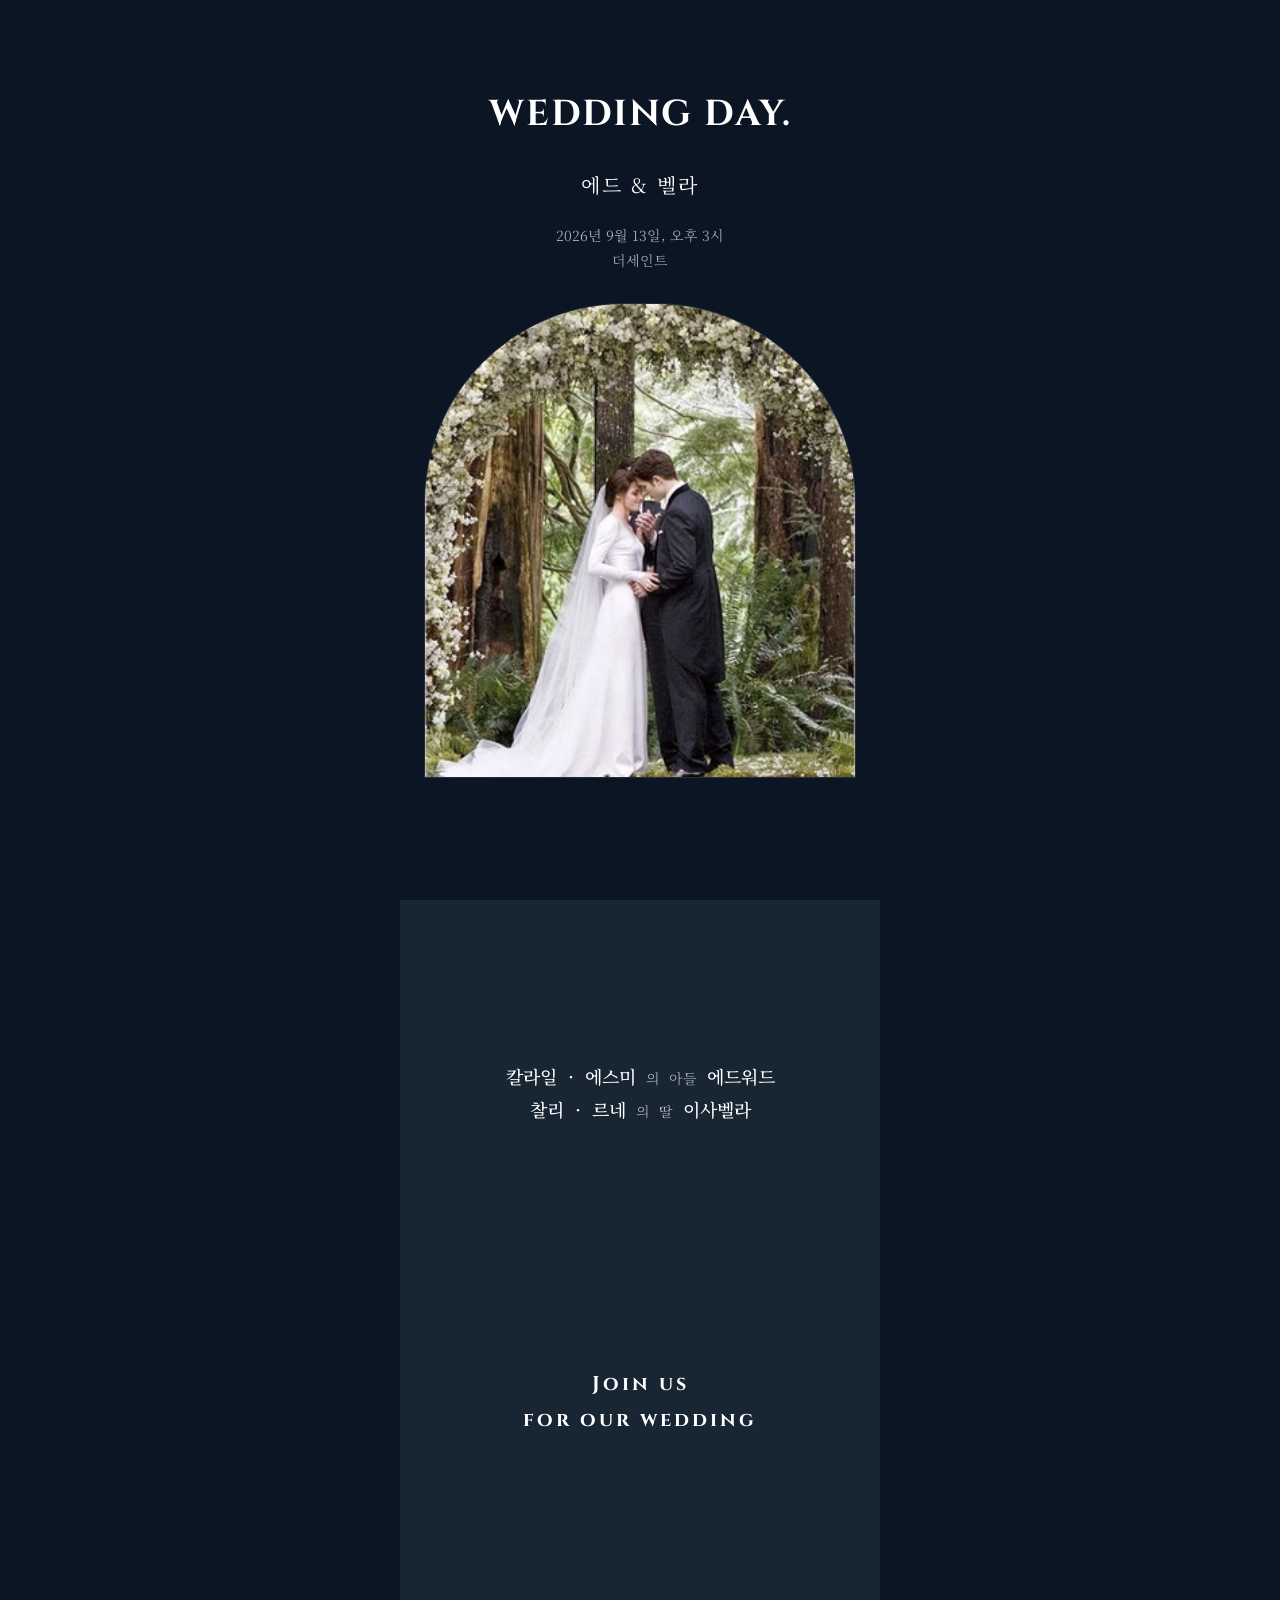
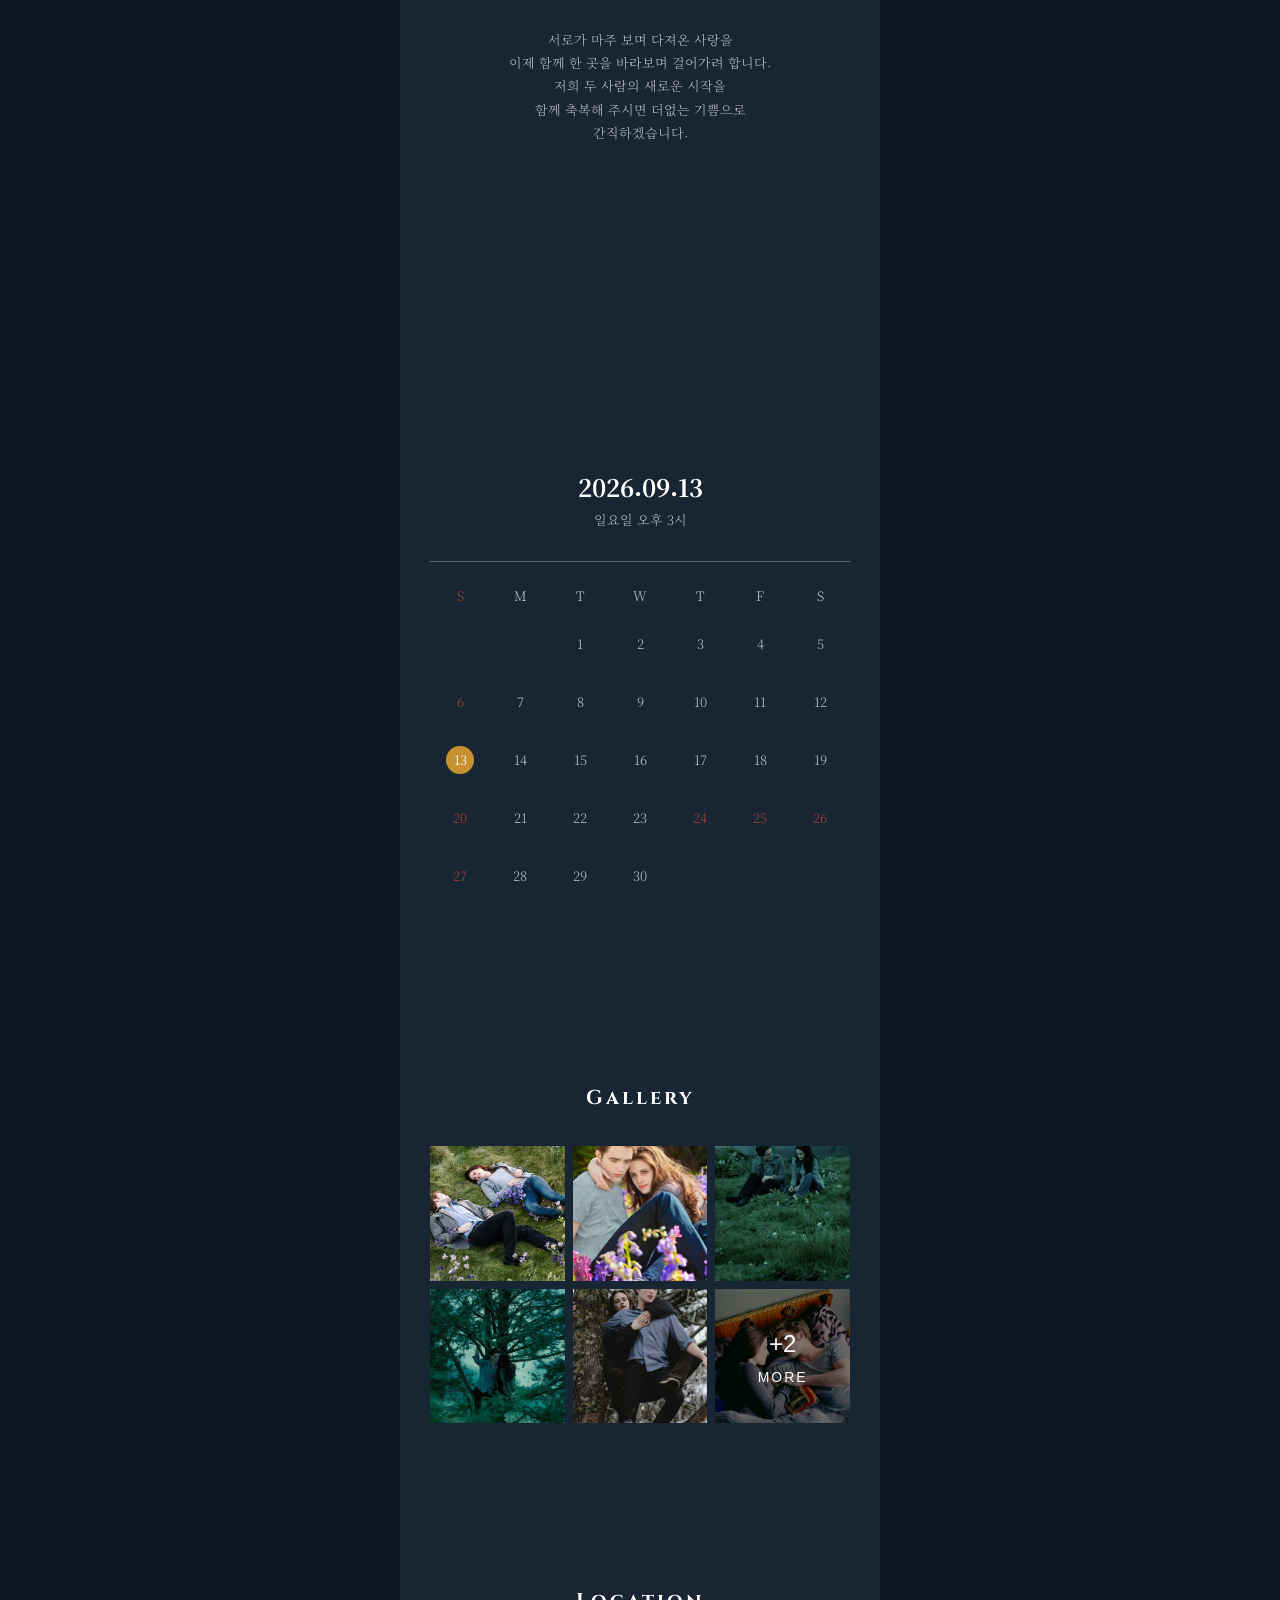
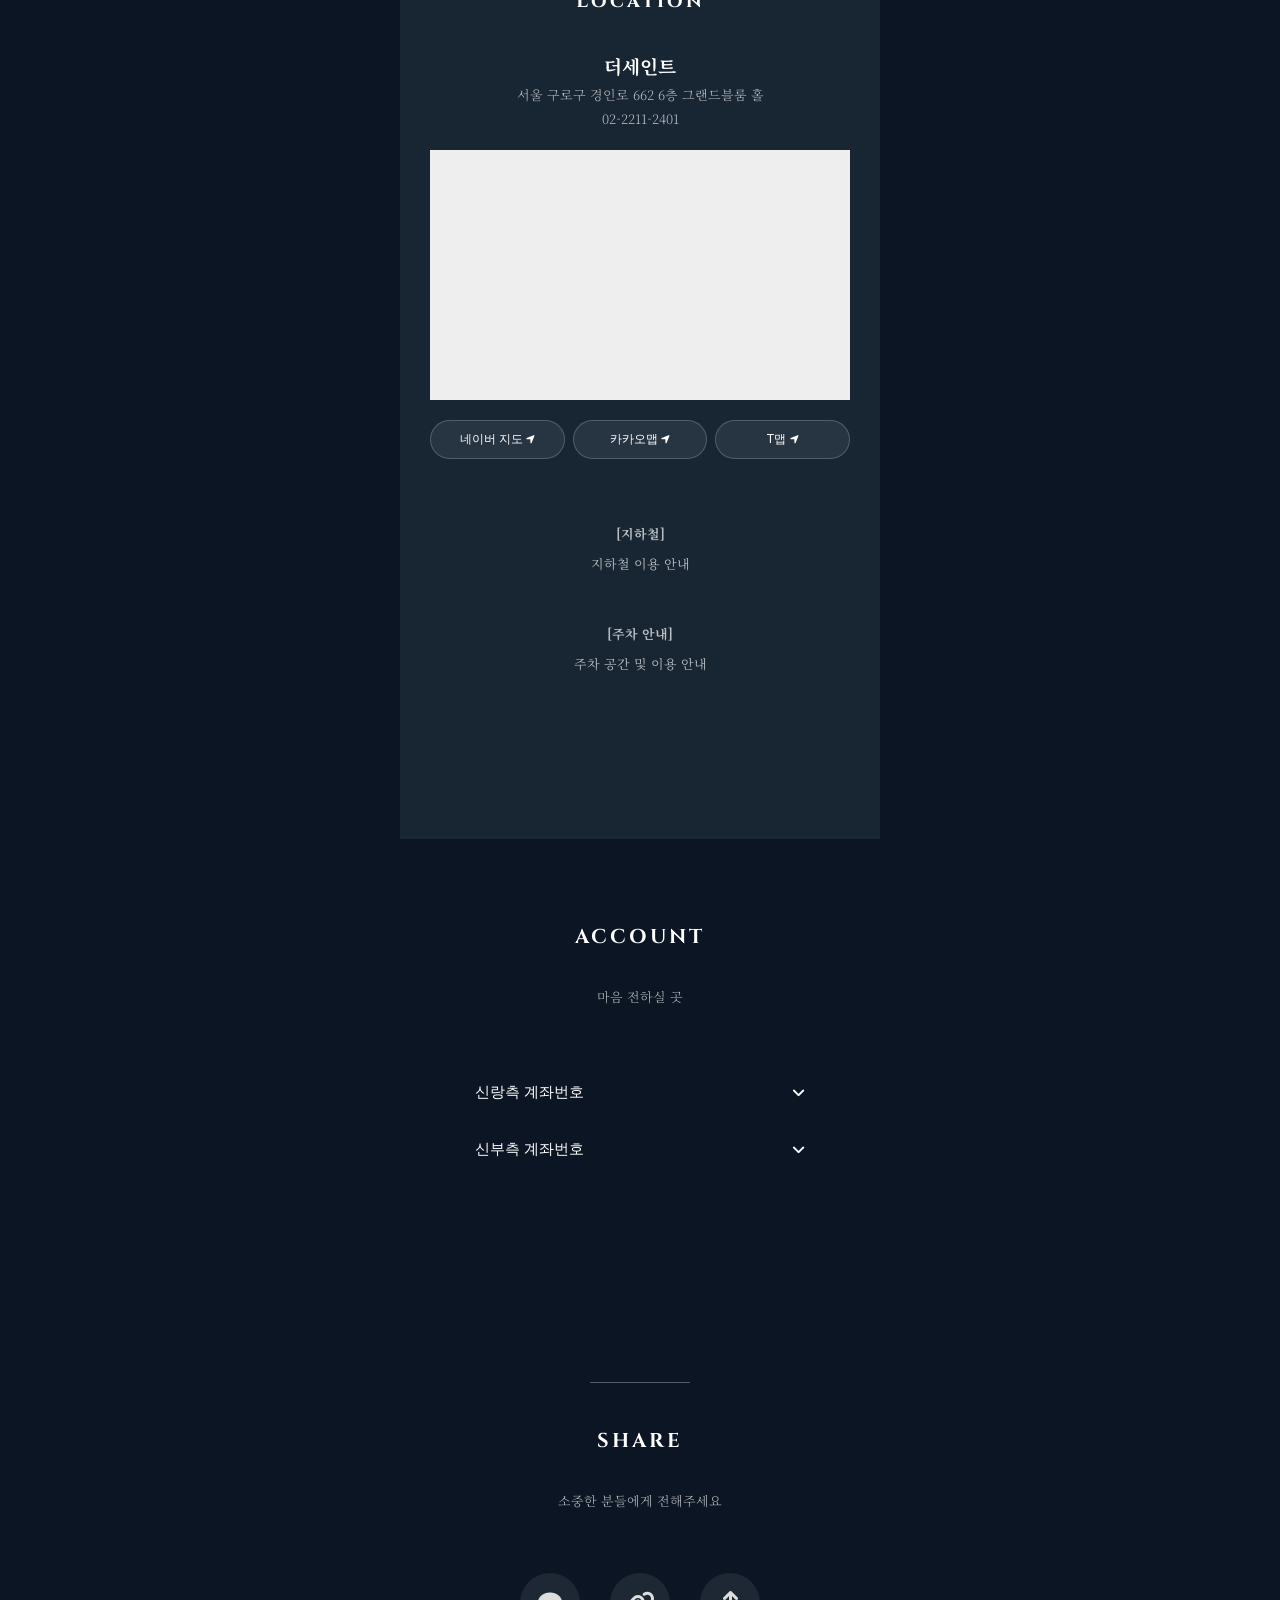
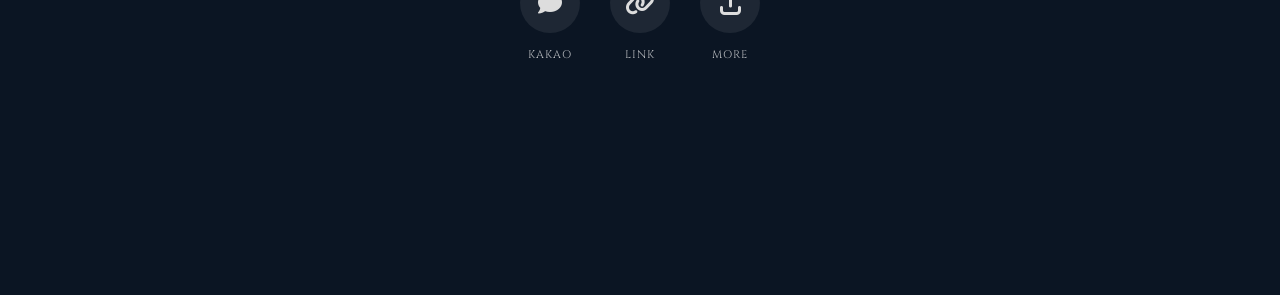
==== commit e595ece5: "gallery added" ====
--- a/index.html
+++ b/index.html
@@ -2,7 +2,10 @@
 <html lang="ko">
   <head>
     <meta charset="UTF-8" />
-    <meta name="viewport" content="width=device-width, initial-scale=1.0" />
+    <meta
+      name="viewport"
+      content="width=device-width, initial-scale=1.0, maximum-scale=1.0, user-scalable=no"
+    />
     <title>Our Wedding Day</title>
     <link rel="stylesheet" href="style.css" />
     <!-- Google Fonts: 세리프체와 산세리프체 조합 -->
@@ -16,17 +19,17 @@
       href="https://cdnjs.cloudflare.com/ajax/libs/font-awesome/6.5.1/css/all.min.css"
     />
   </head>
-  <body>
+  <body class="no-drag">
     <div class="container">
       <!-- 1. 메인 화면 -->
       <section class="main">
         <div class="main-info delay-1s" style="padding-bottom: 30px">
           <h1 class="eng-title">WEDDING DAY.</h1>
-          <p class="names">수재 & 윤채</p>
+          <p class="names">에드 & 벨라</p>
           <p class="sub-info">2026년 9월 13일, 오후 3시<br />더세인트</p>
         </div>
         <div class="arch-image top-image">
-          <img src="main_photo.jpg" alt="Wedding Photo" />
+          <img src="photos/main_photo.jpg" alt="Wedding Photo" />
         </div>
       </section>
 
@@ -35,14 +38,14 @@
         <section class="family section-padding-double">
           <div class="family-line">
             <p>
-              <strong class="point">아버님 · 어머님</strong>
+              <strong class="point">칼라일 · 에스미</strong>
               <span class="msg">의 아들</span>
-              <strong class="point">수재</strong>
+              <strong class="point">에드워드</strong>
             </p>
             <p>
-              <strong class="point">아버님 · 어머님</strong>
+              <strong class="point">찰리 · 르네</strong>
               <span class="msg">의 딸</span>
-              <strong class="point">윤채</strong>
+              <strong class="point">이사벨라</strong>
             </p>
           </div>
         </section>
@@ -100,16 +103,53 @@
         <section class="gallery-section section-padding">
           <h2 class="eng-sub">Gallery</h2>
           <div class="gallery-grid">
-            <div class="item" onclick="openModal()">
-              <img src="" alt="" />
-            </div>
-            <div class="item"><img src="" alt="" /></div>
-            <div class="item"><img src="" alt="" /></div>
-            <div class="item"><img src="" alt="" /></div>
-            <div class="item"><img src="" alt="" /></div>
-            <div class="item"><img src="" alt="" /></div>
+            <div class="item" onclick="openModal(0)">
+              <img src="photos/img1.jpeg" alt="" />
+            </div>
+            <div class="item" onclick="openModal(1)">
+              <img src="photos/img2.jpg" alt="" />
+            </div>
+            <div class="item" onclick="openModal(2)">
+              <img src="photos/img3.jpg" alt="" />
+            </div>
+            <div class="item" onclick="openModal(3)">
+              <img src="photos/img4.jpg" alt="" />
+            </div>
+            <div class="item" onclick="openModal(4)">
+              <img src="photos/img5.jpg" alt="" />
+            </div>
+            <div class="item" onclick="openModal(5)">
+              <img src="photos/img6.jpg" alt="" />
+              <div class="more-overlay">
+                <span class="plus-num">+2</span>
+                <span class="more-text">MORE</span>
+              </div>
+            </div>
           </div>
         </section>
+
+        <div id="galleryModal" class="modal">
+          <div class="modal-header">
+            <div class="couple-name">에드<br />벨라</div>
+            <span class="close-btn" onclick="closeModal()">&times;</span>
+          </div>
+
+          <div class="modal-content">
+            <div id="imageTrack" class="image-track">
+              <img id="prevImg" src="" alt="" class="slide-img" />
+              <img id="currImg" src="" alt="" class="slide-img" />
+              <img id="nextImg" src="" alt="" class="slide-img" />
+            </div>
+
+            <button class="prev" onclick="changeSlide(-1)">&#10094;</button>
+            <button class="next" onclick="changeSlide(1)">&#10095;</button>
+          </div>
+
+          <div class="modal-footer">
+            <span id="imgCounter">01 / 08</span>
+            <span class="gallery-label">GALLERY</span>
+          </div>
+        </div>
 
         <!-- 7. 오시는 길 -->
         <section class="location-section section-padding">
@@ -117,7 +157,7 @@
           <h3>더세인트</h3>
           <p class="msg">
             서울 구로구 경인로 662 6층 그랜드블룸 홀<br />
-            02-000-0000
+            02-2211-2401
           </p>
           <div id="map" class="map-area"></div>
 
@@ -148,8 +188,8 @@
           </button>
           <div id="groom" class="acc-content copy-section-container">
             <div class="copy-text-group">
-              <h4>예금주</h4>
-              <p class="msg" style="font-size: 12px">신랑은행 123-456-789100</p>
+              <h4>칼라일</h4>
+              <p class="msg" style="font-size: 12px">라일은행 123-456-789100</p>
             </div>
             <button
               class="copy-button"
@@ -233,6 +273,89 @@
       // 페이지가 로드되자마자 맨 위(0,0)로 강제 이동
       window.scrollTo(0, 0);
 
+      document.addEventListener(
+        "contextmenu",
+        function (event) {
+          // 클릭한 요소가 'no-drag' 클래스를 가지고 있는지 확인
+          if (event.target.closest(".no-drag")) {
+            event.preventDefault(); // 우클릭 메뉴가 뜨는 걸 막음
+          }
+        },
+        false,
+      );
+
+      // 실제 이미지 경로들 (8장 기준)
+      const images = [
+        "photos/img1.jpeg",
+        "photos/img2.jpg",
+        "photos/img3.jpg",
+        "photos/img4.jpg",
+        "photos/img5.jpg",
+        "photos/img6.jpg",
+        "photos/img7.jpg",
+        "photos/img8.jpg",
+      ];
+
+      let currentIndex = 0;
+      let isMoving = false; // 중복 클릭 방지
+
+      function updatePhotos() {
+        const prevIdx = (currentIndex - 1 + images.length) % images.length;
+        const nextIdx = (currentIndex + 1) % images.length;
+
+        document.getElementById("prevImg").src = images[prevIdx];
+        document.getElementById("currImg").src = images[currentIndex];
+        document.getElementById("nextImg").src = images[nextIdx];
+
+        // 카운터 업데이트
+        document.getElementById("imgCounter").innerText =
+          `${String(currentIndex + 1).padStart(2, "0")} / ${String(images.length).padStart(2, "0")}`;
+      }
+
+      function closeModal() {
+        document.getElementById("galleryModal").style.display = "none";
+        document.body.classList.remove("stop-scroll");
+      }
+
+      function changeSlide(n) {
+        if (isMoving) return;
+        isMoving = true;
+
+        const track = document.getElementById("imageTrack");
+
+        // 1. 트랙을 옆으로 밀기 (폰 사진첩 효과)
+        // n이 1(다음)이면 왼쪽으로 -100% 이동, -1(이전)이면 오른쪽으로 100% 이동
+        const moveX = n > 0 ? -33.333 : 33.333;
+        track.style.transition = "transform 0.4s cubic-bezier(0.25, 1, 0.5, 1)";
+        track.style.transform = `translateX(${moveX}%)`;
+
+        // 2. 애니메이션이 끝난 후 (0.4초 뒤)
+        setTimeout(() => {
+          // 인덱스 변경
+          currentIndex = (currentIndex + n + images.length) % images.length;
+
+          // 애니메이션 끄고 트랙 위치 초기화 + 사진 갈아끼우기 (사용자는 모름)
+          track.style.transition = "none";
+          track.style.transform = "translateX(0)";
+          updatePhotos();
+
+          isMoving = false;
+        }, 400);
+      }
+
+      function updateCounter() {
+        const counter = document.getElementById("imgCounter");
+        counter.innerText = `${String(currentIndex + 1).padStart(2, "0")} / ${String(images.length).padStart(2, "0")}`;
+      }
+
+      // 모달 처음 열 때 초기화
+      function openModal(index) {
+        currentIndex = index;
+        updatePhotos();
+        document.getElementById("galleryModal").style.display = "block";
+        document.body.classList.add("stop-scroll");
+      }
+
       function toggleAcc(id) {
         const content = document.getElementById(id);
 
--- a/style.css
+++ b/style.css
@@ -4,6 +4,23 @@
   --point-color: #ffffff;
   --text-muted: rgba(255, 255, 255, 0.7);
   --accent-gold: #c5a368; /* 포인트 컬러 골드 */
+}
+
+.no-drag {
+  -webkit-user-select: none; /* iOS Safari, Chrome */
+  -moz-user-select: none; /* Firefox */
+  -ms-user-select: none; /* Internet Explorer/Edge */
+  user-select: none; /* 표준 */
+
+  /* 모바일에서 길게 눌렀을 때 나오는 돋보기나 시스템 메뉴 방지 */
+  -webkit-touch-callout: none;
+}
+
+/* 스크롤 막기 */
+.stop-scroll {
+  height: 100%;
+  overflow: hidden;
+  touch-action : none;
 }
 
 .lighterbg {
@@ -107,10 +124,11 @@
 
 /* 2~4. 공통 텍스트 */
 .msg {
-  font-size: 15px;
+  font-size: 13px;
   font-weight: 300;
   color: var(--text-muted);
 }
+
 .point {
   font-weight: 500;
   color: #fff;
@@ -118,7 +136,7 @@
 }
 
 .family-line {
-    word-spacing: 5px;
+  word-spacing: 5px;
 }
 
 .family-line span {
@@ -153,13 +171,13 @@
 
 /* 1. 모든 날짜(span)의 크기 고정 */
 .calendar-dates span {
-  width: 28px;         /* 원 크기랑 똑같이 */
+  width: 28px; /* 원 크기랑 똑같이 */
   height: 28px;
-  display: flex;       /* 숫자 중앙 정렬을 위해 필요 */
-  align-items: center;
-  justify-content: center;
-  margin: 0 auto;      /* 그리드 칸 안에서 중앙 배치 */
-  border-radius: 50%;  /* 모든 칸을 일단 원형 틀로 잡아둠 (색은 없음) */
+  display: flex; /* 숫자 중앙 정렬을 위해 필요 */
+  align-items: center;
+  justify-content: center;
+  margin: 0 auto; /* 그리드 칸 안에서 중앙 배치 */
+  border-radius: 50%; /* 모든 칸을 일단 원형 틀로 잡아둠 (색은 없음) */
   box-sizing: border-box; /* 테두리 때문에 크기 변하는 것 방지 */
 }
 
@@ -188,11 +206,124 @@
   object-fit: cover;
 }
 
+/* 6번째 이미지 오버레이 */
+.item {
+  position: relative;
+  overflow: hidden;
+  cursor: pointer;
+}
+.more-overlay {
+  position: absolute;
+  top: 0;
+  left: 0;
+  width: 100%;
+  height: 100%;
+  background: rgba(0, 0, 0, 0.5);
+  display: flex;
+  flex-direction: column;
+  justify-content: center;
+  align-items: center;
+  color: white;
+  font-family: sans-serif;
+}
+.plus-num {
+  font-size: 24px;
+}
+.more-text {
+  font-size: 14px;
+  letter-spacing: 2px;
+}
+
+/* 모달 스타일 */
+.modal {
+  display: none;
+  position: fixed;
+  z-index: 1000;
+  left: 0;
+  top: 0;
+  width: 100%;
+  height: 100%;
+  background-color: #1a2333; /* 사진 속 어두운 배경색 */
+  color: white;
+}
+.modal-header {
+  display: flex;
+  justify-content: space-between;
+  padding: 20px;
+  align-items: flex-start;
+}
+.couple-name {
+  font-size: 18px;
+  line-height: 1.2;
+}
+.close-btn {
+  font-size: 30px;
+  cursor: pointer;
+}
+
+.modal-content {
+  position: relative;
+  height: 70vh;
+  width: 100%;
+  overflow: hidden; /* 옆에 대기 중인 사진 숨기기 */
+}
+.image-track {
+  display: flex;
+  height: 100%;
+  width: 300%; /* 사진 3장 분량 (이전/현재/다음) */
+  position: absolute;
+  left: -100%; /* 기본적으로 '현재' 사진이 중앙에 오도록 설정 */
+  transition: transform 0.4s cubic-bezier(0.25, 1, 0.5, 1); /* 앨범 같은 쫀득한 느낌 */
+}
+
+.slide-img {
+  width: 33.333%; /* 트랙의 1/3씩 차지 */
+  height: 100%;
+  object-fit: contain;
+  padding: 0 10px; /* 사진 사이 간격 */
+  box-sizing: border-box;
+
+  -webkit-user-drag: none; /* Safari, Chrome 등 */
+  user-select: none; /* 텍스트 선택 방지 */
+  -webkit-touch-callout: none; /* 아이폰 꾹 누르기 방지 */
+}
+
+/* 화살표 */
+.prev,
+.next {
+  position: absolute;
+  top: 50%;
+  padding: 16px;
+  color: white;
+  background: none;
+  border: none;
+  font-size: 24px;
+  cursor: pointer;
+}
+.prev {
+  left: 10px;
+}
+.next {
+  right: 10px;
+}
+
+.modal-footer {
+  position: absolute;
+  bottom: 20px;
+  width: 100%;
+  display: flex;
+  justify-content: space-between;
+  padding: 0 20px;
+  box-sizing: border-box;
+  font-size: 14px;
+  opacity: 0.8;
+}
+
 /* 7. 오시는 길 */
 #map {
-    width: 100%;
-    height: 250px; /* 필수 */
-    background-color: #eee; /* 확인용 배경색. 이 색만 보인다면 설정 문제 */
+  width: 100%;
+  height: 250px; /* 필수 */
+  background-color: #eee; /* 확인용 배경색. 이 색만 보인다면 설정 문제 */
 }
 .map-area {
   width: 100%;
@@ -218,7 +349,7 @@
 }
 
 .nav-btns i {
-    font-size: 10px;
+  font-size: 10px;
 }
 
 .guide-text {
@@ -273,9 +404,9 @@
 /* 왼쪽 텍스트 그룹 정렬 */
 .copy-text-group {
   display: flex;
-  flex-direction: column;         /* 예금주랑 계좌번호를 위아래로 */
-  align-items: flex-start;        /* 왼쪽 정렬 */
-  flex: 1;                        /* 남은 공간 다 차지하기 */
+  flex-direction: column; /* 예금주랑 계좌번호를 위아래로 */
+  align-items: flex-start; /* 왼쪽 정렬 */
+  flex: 1; /* 남은 공간 다 차지하기 */
 }
 
 /* 오른쪽 복사 버튼 스타일 (사진이랑 비슷하게!) */
@@ -285,7 +416,7 @@
   background: rgba(255, 255, 255, 0.05); /* 살짝 비치는 배경 */
   color: #fff;
   border: 1px solid rgba(255, 255, 255, 0.2); /* 은은한 테두리 */
-  border-radius: 8px;             /* 살짝 둥근 모서리 */
+  border-radius: 8px; /* 살짝 둥근 모서리 */
   display: flex;
   align-items: center;
   justify-content: center;
@@ -294,53 +425,53 @@
 }
 
 .copy-button:active {
-  transform: scale(0.95);         /* 눌렀을 때 살짝 작아지는 효과 */
+  transform: scale(0.95); /* 눌렀을 때 살짝 작아지는 효과 */
   background: rgba(255, 255, 255, 0.1);
 }
 
 /* 9. 공유 */
 .share-section {
-    background-color: #0b1523; /* 배경색 유지 */
-    text-align: center;
+  background-color: #0b1523; /* 배경색 유지 */
+  text-align: center;
 }
 .share-grid {
-    display: flex;
-    justify-content: center;
-    gap: 30px; /* 버튼 사이 간격 */
-    padding-top: 60px;
-    padding-bottom: 150px;
+  display: flex;
+  justify-content: center;
+  gap: 30px; /* 버튼 사이 간격 */
+  padding-top: 60px;
+  padding-bottom: 150px;
 }
 /* 아이콘+텍스트 세트 */
 .share-item {
-    display: flex;
-    flex-direction: column;
-    align-items: center;
-    gap: 12px;
+  display: flex;
+  flex-direction: column;
+  align-items: center;
+  gap: 12px;
 }
 .icon-btn {
-    width: 60px;
-    height: 60px;
-    border-radius: 50%;
-    border: none;
-    background-color: rgba(255, 255, 255, 0.08); /* 사진 속 은은한 원형 배경 */
-    display: flex;
-    align-items: center;
-    justify-content: center;
-    cursor: pointer;
-    transition: background 0.3s;
+  width: 60px;
+  height: 60px;
+  border-radius: 50%;
+  border: none;
+  background-color: rgba(255, 255, 255, 0.08); /* 사진 속 은은한 원형 배경 */
+  display: flex;
+  align-items: center;
+  justify-content: center;
+  cursor: pointer;
+  transition: background 0.3s;
 }
 .icon-btn i {
-    color: #ddd;    /* 아이콘 색상을 흰색으로 */
-    font-size: 24px;   /* 아이콘 크기 조절 */
-    display: block;    /* 정렬을 위해 블록 요소로 */
+  color: #ddd; /* 아이콘 색상을 흰색으로 */
+  font-size: 24px; /* 아이콘 크기 조절 */
+  display: block; /* 정렬을 위해 블록 요소로 */
 }
 
 /* 하단 영문 텍스트 */
 .share-item span {
-    font-family: 'Cinzel', serif;
-    font-size: 11px;
-    letter-spacing: 1px;
-    color: rgba(255, 255, 255, 0.7);
+  font-family: "Cinzel", serif;
+  font-size: 11px;
+  letter-spacing: 1px;
+  color: rgba(255, 255, 255, 0.7);
 }
 .share-btns {
   display: flex;
@@ -351,64 +482,66 @@
 
 /* 1. 애니메이션 효과 정의 (투명도 0에서 1로) */
 @keyframes fadeIn {
-    from {
-        opacity: 0;
-    }
-    to {
-        opacity: 1;
-    }
+  from {
+    opacity: 0;
+  }
+  to {
+    opacity: 1;
+  }
 }
 
 /* 2. 이미지에 애니메이션 적용 */
 .top-image {
-    opacity: 0; /* 처음엔 안 보이게 */
-    animation: fadeIn 3s ease-out forwards; /* 2초 동안 실행 후 그 상태 유지 */
-    transform: translateX(0);
+  opacity: 0; /* 처음엔 안 보이게 */
+  animation: fadeIn 3s ease-out forwards; /* 2초 동안 실행 후 그 상태 유지 */
+  transform: translateX(0);
 }
 
 /* 1. 섹션 틀은 제자리에 고정 (스크롤 방지) */
 section {
-    opacity: 0;
-    transition: opacity 1.2s ease-out;
+  opacity: 0;
+  transition: opacity 1.2s ease-out;
 }
 
 /* 2. 섹션 안의 모든 직계 자식들(div, img, p 등)만 살짝 내리기 */
 section > * {
-    transform: translateY(20px); 
-    transition: transform 1.2s ease-out;
+  transform: translateY(20px);
+  transition: transform 1.2s ease-out;
 }
 
 /* 3. 보일 때: 섹션은 나타나고, 안쪽 요소는 제자리로! */
 section.visible {
-    opacity: 1;
+  opacity: 1;
 }
 
 section.visible > * {
-    transform: translateY(0);
+  transform: translateY(0);
 }
 
 /* ★ 추가: 1초 뒤에 나타나야 하는 요소 전용 설정 ★ */
 .delay-1s {
-    /* visible 클래스가 붙기 전에는 확실하게 투명하게 고정 */
-    opacity: 0 !important; 
-    transform: translateY(40px);
+  /* visible 클래스가 붙기 전에는 확실하게 투명하게 고정 */
+  opacity: 0 !important;
+  transform: translateY(40px);
 }
 
 .visible .delay-1s {
-    /* 1.2초 동안 변하되, 1초를 기다렸다가(delay) 시작 */
-    transition: opacity 1.2s ease-out 1s, transform 1.2s ease-out 1s !important;
-    opacity: 1 !important;
-    transform: translateY(0) !important;
+  /* 1.2초 동안 변하되, 1초를 기다렸다가(delay) 시작 */
+  transition:
+    opacity 1.2s ease-out 1s,
+    transform 1.2s ease-out 1s !important;
+  opacity: 1 !important;
+  transform: translateY(0) !important;
 }
 
 .toast {
   visibility: hidden;
   min-width: 300px;
-  background-color: #222;     /* 아주 어두운 회색 */
+  background-color: #222; /* 아주 어두운 회색 */
   color: #fff;
   text-align: center;
-  border-radius: 50px;        /* 아주 둥글게 */
-  padding: 12px 30px;         /* 좌우 여백을 더 줘서 길쭉하게 */
+  border-radius: 50px; /* 아주 둥글게 */
+  padding: 12px 12px; /* 좌우 여백을 더 줘서 길쭉하게 */
   position: fixed;
   z-index: 1000;
   left: 50%;
@@ -416,18 +549,20 @@
   transform: translateX(-50%);
   font-size: 12px;
   font-weight: 500;
-  display: flex;              /* 아이콘과 텍스트 가로 정렬 */
-  align-items: center;
-  justify-content: center;
-  gap: 10px;                  /* 아이콘과 글자 사이 간격 */
+  display: flex; /* 아이콘과 텍스트 가로 정렬 */
+  align-items: center;
+  justify-content: center;
+  gap: 10px; /* 아이콘과 글자 사이 간격 */
   opacity: 0;
-  transition: opacity 0.4s, bottom 0.4s;
-  box-shadow: 0 4px 15px rgba(0,0,0,0.3); /* 살짝 그림자 추가 */
+  transition:
+    opacity 0.4s,
+    bottom 0.4s;
+  box-shadow: 0 4px 15px rgba(0, 0, 0, 0.3); /* 살짝 그림자 추가 */
 }
 
 /* 체크 아이콘 색상 (초록색) */
 .toast i.fa-check {
-  color: #2ecc71 !important;             /* 초록색 */
+  color: #2ecc71 !important; /* 초록색 */
   font-size: 16px;
   margin-right: 5px;
 }
@@ -436,4 +571,4 @@
   visibility: visible;
   opacity: 1;
   bottom: 50px;
-}+}
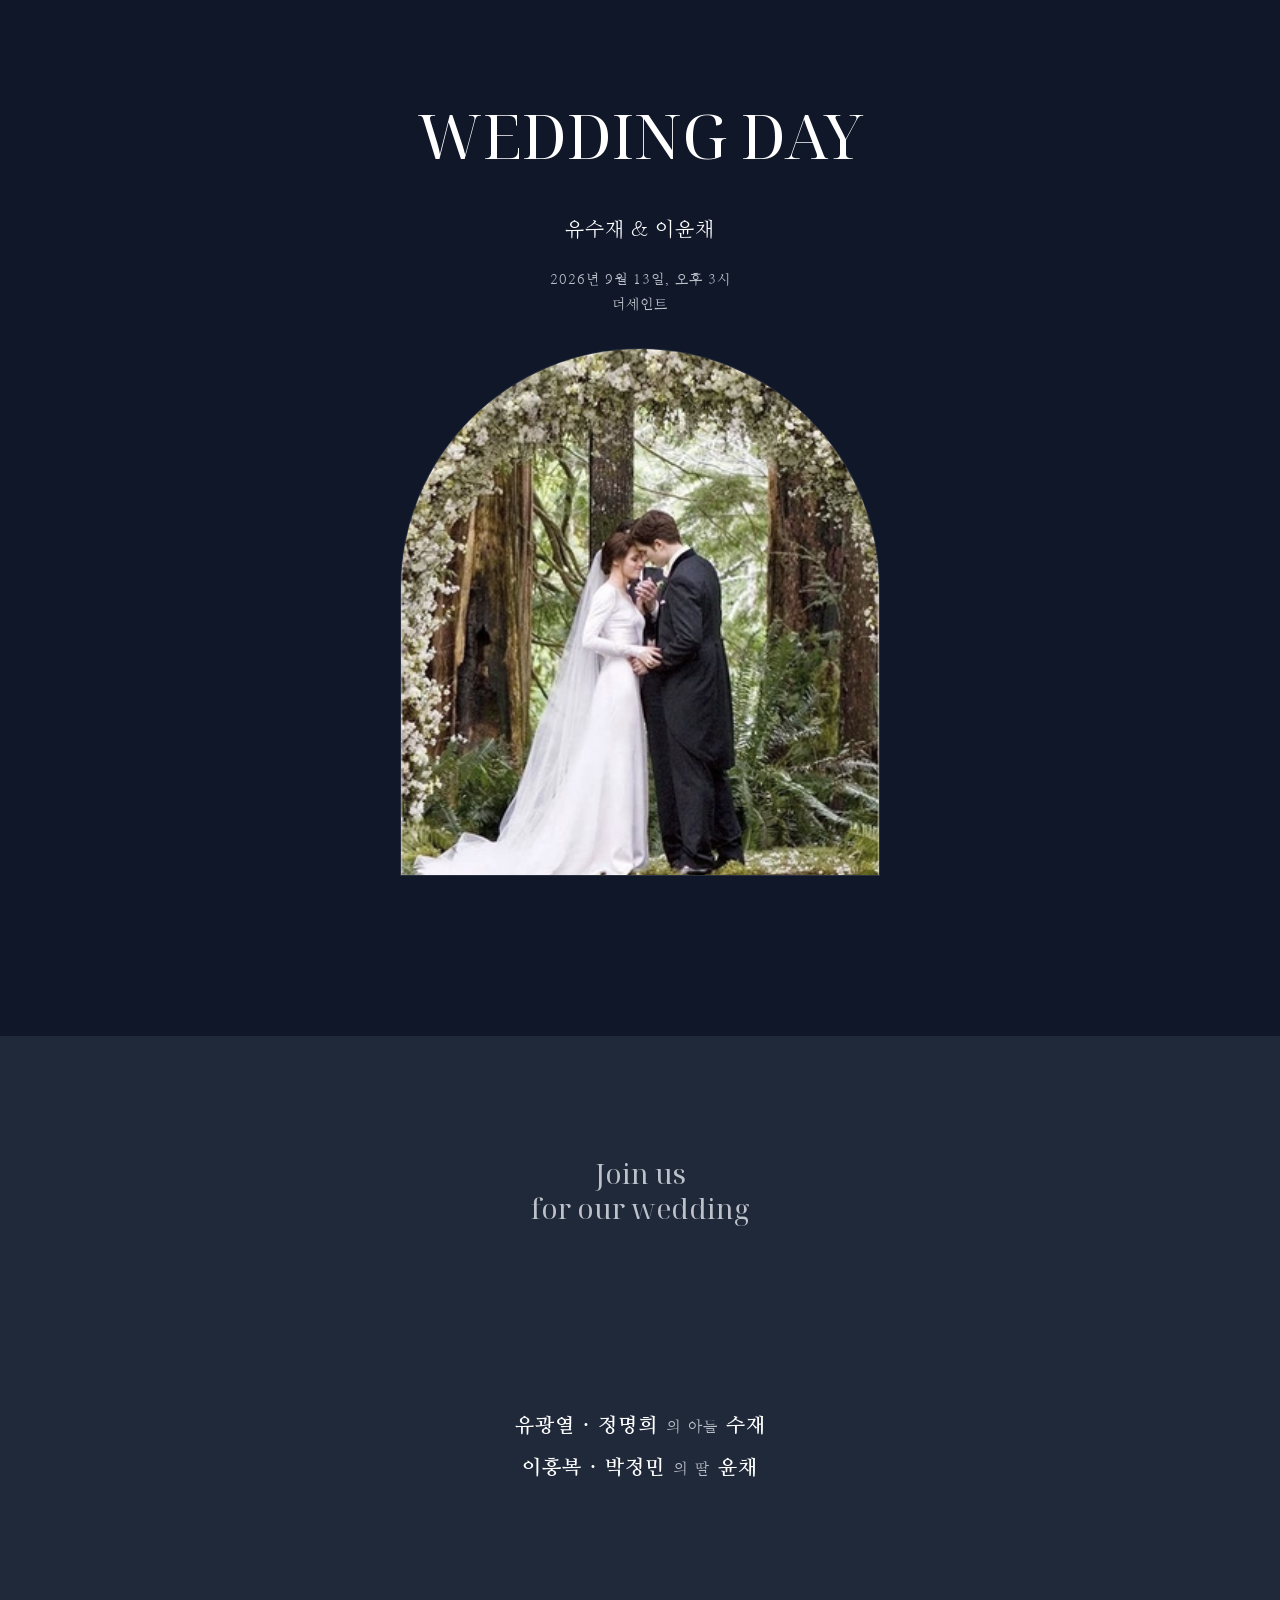
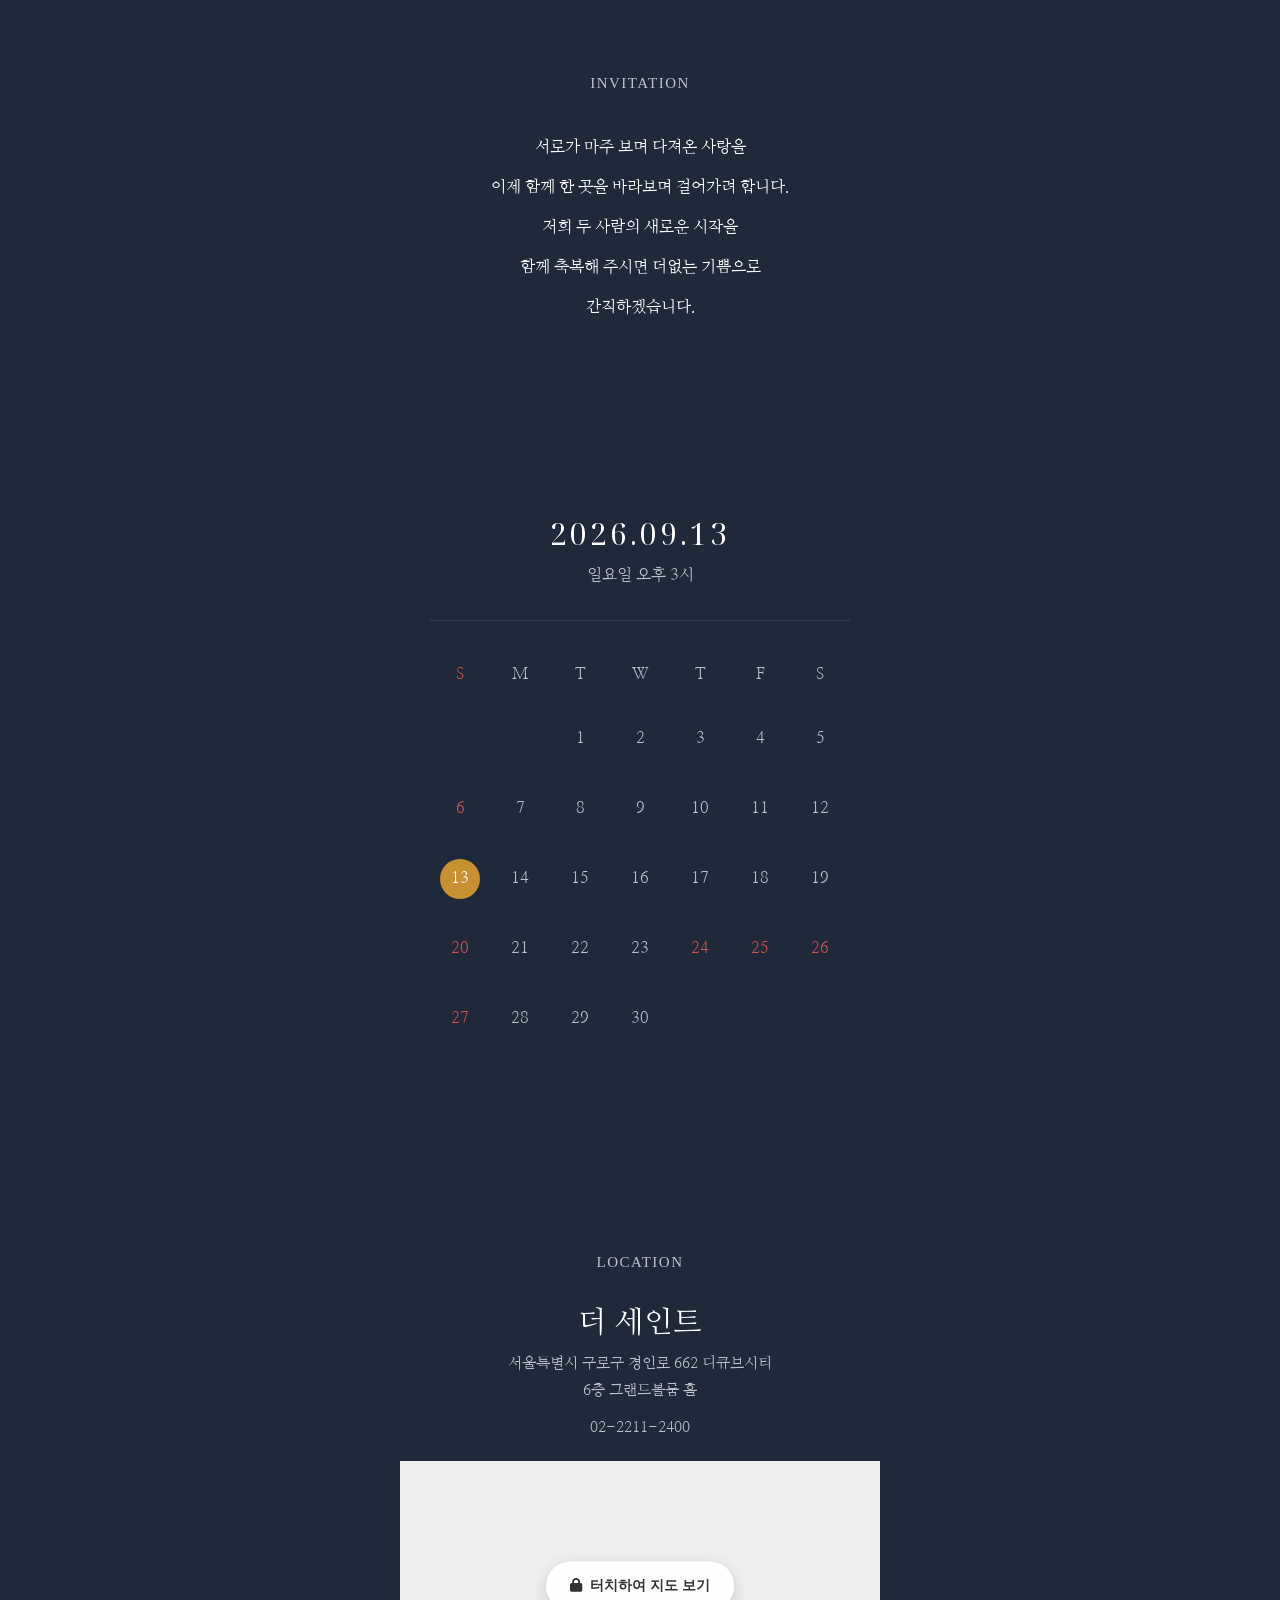
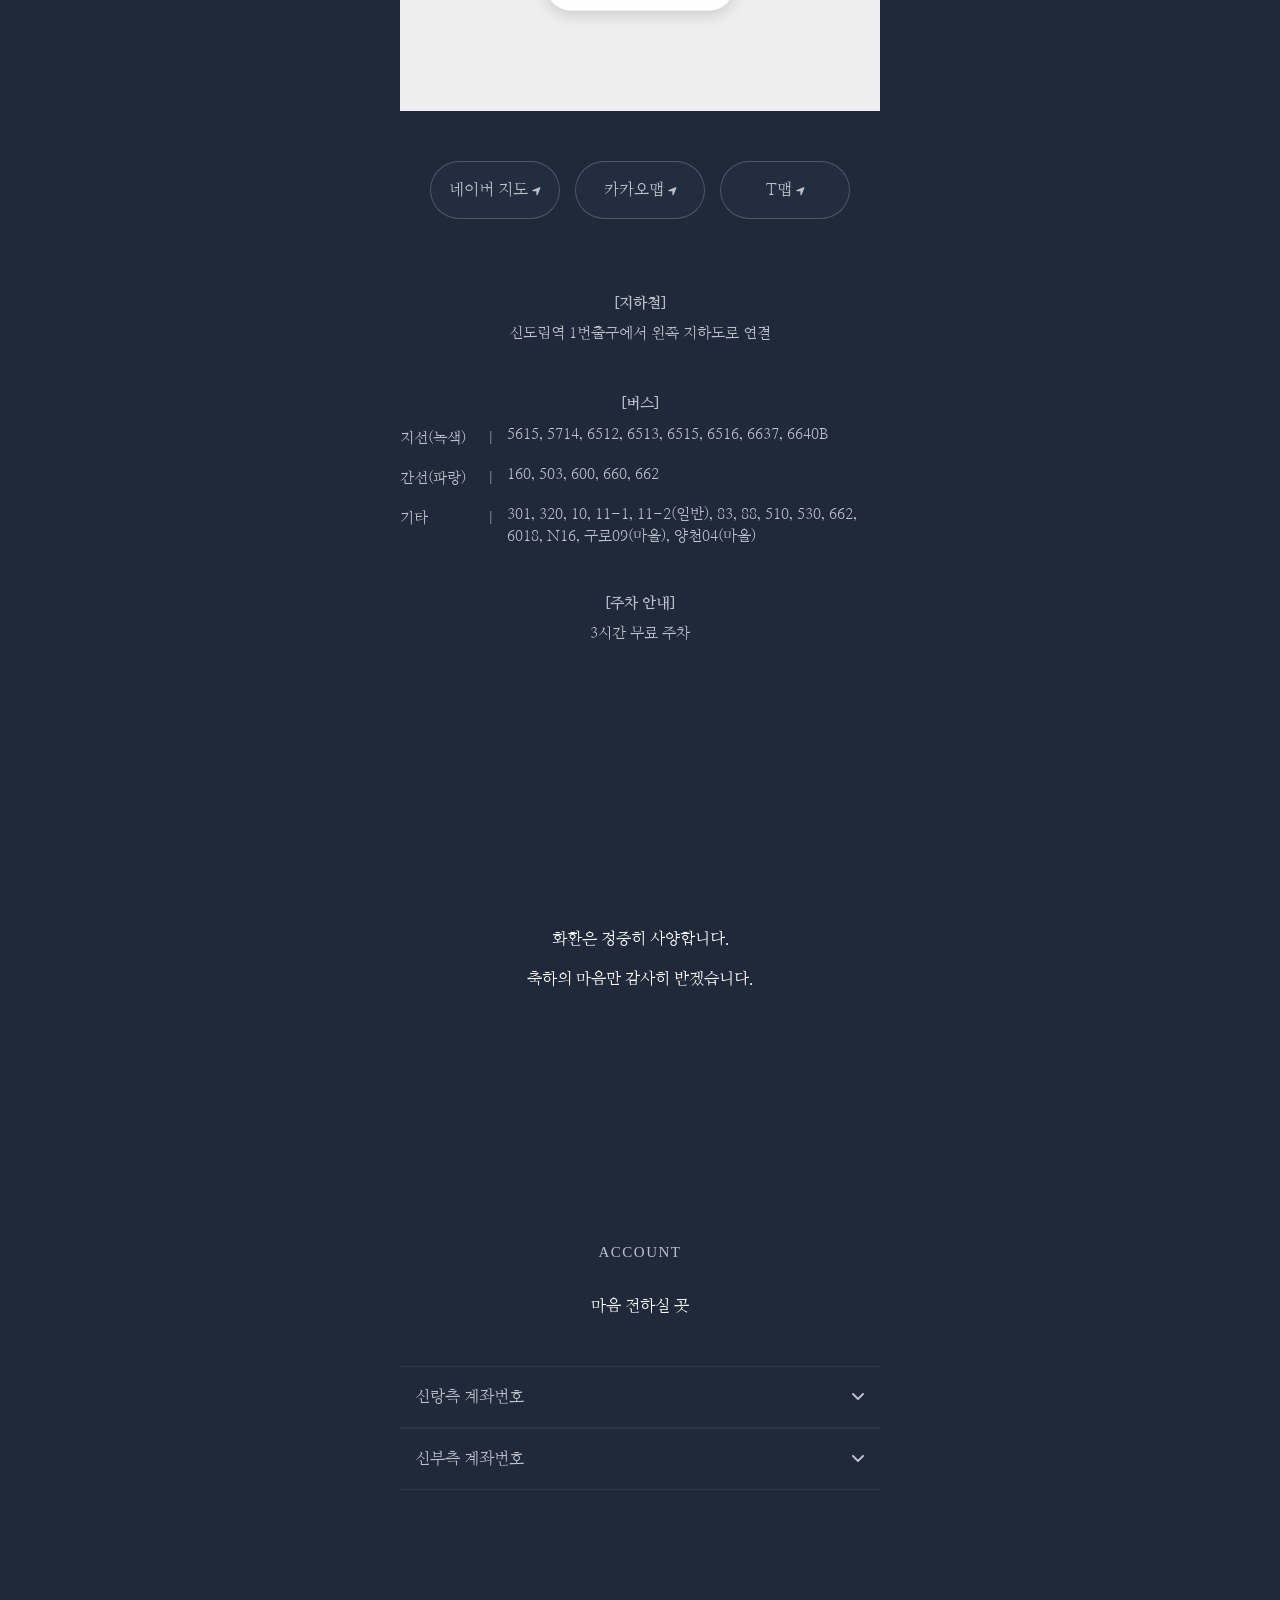
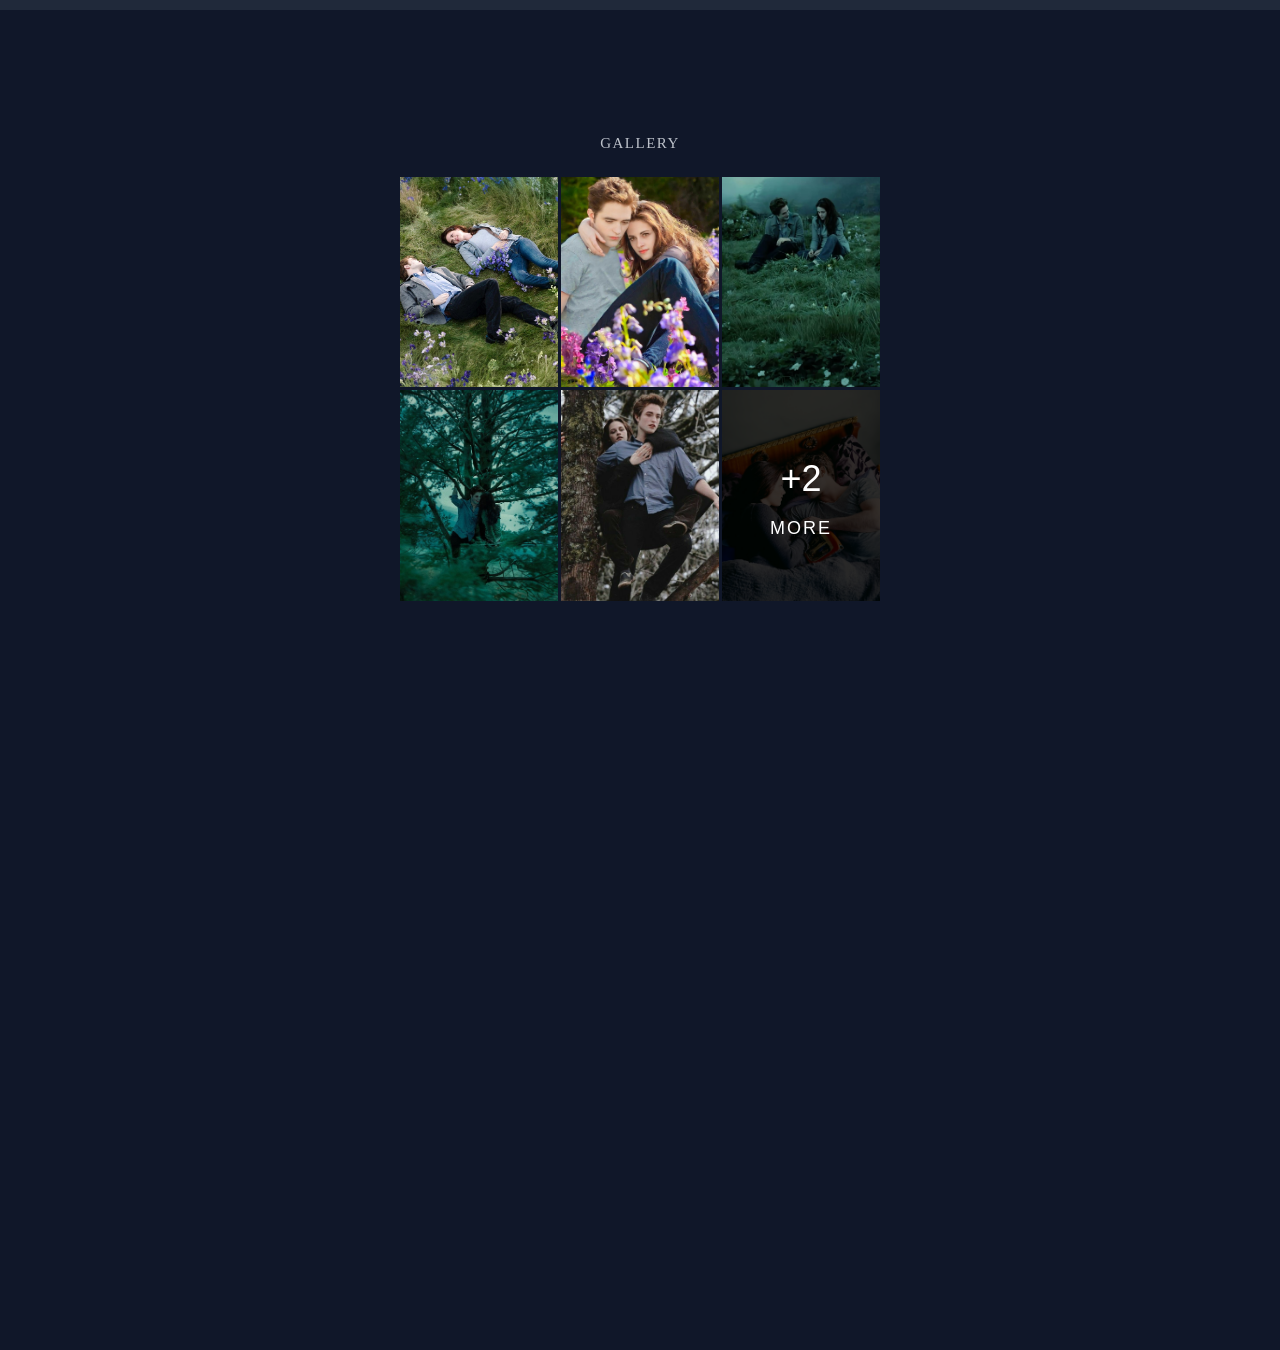
==== commit 14cd391d: "fix: match style with design draft" ====
--- a/index.html
+++ b/index.html
@@ -8,9 +8,14 @@
     />
     <title>Our Wedding Day</title>
     <link rel="stylesheet" href="style.css" />
-    <!-- Google Fonts: 세리프체와 산세리프체 조합 -->
+    <link rel="preconnect" href="https://fonts.googleapis.com" />
+    <link rel="preconnect" href="https://fonts.gstatic.com" crossorigin />
     <link
-      href="https://fonts.googleapis.com/css2?family=Cinzel:wght@400;700&family=Noto+Serif+KR:wght@300;400&family=Noto+Sans+KR:wght@300;400&display=swap"
+      href="https://fonts.googleapis.com/css2?family=Noto+Serif+Display:ital,wght@0,100..900;1,100..900&display=swap"
+      rel="stylesheet"
+    />
+    <link
+      href="https://fonts.googleapis.com/css2?family=Nanum+Myeongjo&family=Noto+Serif+Display:ital,wght@0,100;1,100&display=swap"
       rel="stylesheet"
     />
     <!-- Font Awesome CDN Link -->
@@ -24,39 +29,42 @@
       <!-- 1. 메인 화면 -->
       <section class="main">
         <div class="main-info delay-1s" style="padding-bottom: 30px">
-          <h1 class="eng-title">WEDDING DAY.</h1>
-          <p class="names">에드 & 벨라</p>
+          <p class="eng-title">WEDDING DAY</p>
+          <p class="names">유수재 & 이윤채</p>
           <p class="sub-info">2026년 9월 13일, 오후 3시<br />더세인트</p>
         </div>
-        <div class="arch-image top-image">
+        <div class="arch-image top-image no-drag">
           <img src="photos/main_photo.jpg" alt="Wedding Photo" />
         </div>
       </section>
 
       <div class="lighterbg">
-        <!-- 3 & 4. 혼주 정보 -->
-        <section class="family section-padding-double">
+        <!-- 2. 초대 문구 -->
+        <section class="invitation section-padding eng-sub">
+          Join us <br />
+          for our wedding
+        </section>
+
+        <!-- 3. 혼주 정보 -->
+        <section class="family section-padding-half">
           <div class="family-line">
             <p>
-              <strong class="point">칼라일 · 에스미</strong>
-              <span class="msg">의 아들</span>
-              <strong class="point">에드워드</strong>
+              <strong>유광열 · 정명희</strong>
+              <span class="family-msg">의 아들</span>
+              <strong>수재</strong>
             </p>
             <p>
-              <strong class="point">찰리 · 르네</strong>
-              <span class="msg">의 딸</span>
-              <strong class="point">이사벨라</strong>
+              <strong>이흥복 · 박정민</strong>
+              <span class="family-msg">의 딸</span>
+              <strong>윤채</strong>
             </p>
           </div>
         </section>
 
-        <!-- 2. 초대 문구 -->
+        <!-- 4. 초대 문구 -->
         <section class="invitation section-padding">
-          <h2 class="eng-sub">
-            Join us <br />
-            for our wedding
-          </h2>
-          <p class="msg section-padding-double">
+          <p class="ivt">INVITATION</p>
+          <p class="ivt-msg section-top-padding">
             서로가 마주 보며 다져온 사랑을<br />
             이제 함께 한 곳을 바라보며 걸어가려 합니다.<br />
             저희 두 사람의 새로운 시작을<br />
@@ -66,15 +74,18 @@
         </section>
 
         <!-- 5. 달력 -->
-        <section class="calendar-section section-padding">
-          <h2>2026.09.13</h2>
-          <p class="msg">일요일 오후 3시</p>
+        <section class="calendar-section section-padding-half">
+          <p class="calendar-title">2026.09.13</p>
+          <p class="calendar-sub">일요일 오후 3시</p>
           <div class="calendar-mock section-top-padding">
             <div
               class="calendar-container"
               style="
-                border-top: 1px solid rgba(255, 255, 255, 0.3);
-                padding-top: 20px;
+                border-top: 1px solid rgba(255, 255, 255, 0.1);
+                padding-top: 40px;
+                width: 420px;
+                margin-left: auto;
+                margin-right: auto;
               "
             >
               <div class="calendar-days msg">
@@ -99,67 +110,27 @@
           </div>
         </section>
 
-        <!-- 6. 갤러리 -->
-        <section class="gallery-section section-padding">
-          <h2 class="eng-sub">Gallery</h2>
-          <div class="gallery-grid">
-            <div class="item" onclick="openModal(0)">
-              <img src="photos/img1.jpeg" alt="" />
+        <!-- 6. 오시는 길 -->
+        <section class="location-section section-padding">
+          <p class="ivt">LOCATION</p>
+          <p class="guide-title">더 세인트</p>
+          <p class="guide-text">
+            서울특별시 구로구 경인로 662 디큐브시티<br />
+            6층 그랜드볼룸 홀<br />
+          </p>
+          <p class="guide-text" style="padding-top: 10px">02-2211-2400</p>
+
+          <div class="map-wrapper">
+            <div
+              id="map"
+              class="map-area"
+              style="width: 100%; height: 250px"
+            ></div>
+            <div id="map-overlay" onclick="unlockMap()">
+              <span id="map-icon"><i class="fa-solid fa-lock"></i></span>
+              <span id="map-msg">터치하여 지도 보기</span>
             </div>
-            <div class="item" onclick="openModal(1)">
-              <img src="photos/img2.jpg" alt="" />
-            </div>
-            <div class="item" onclick="openModal(2)">
-              <img src="photos/img3.jpg" alt="" />
-            </div>
-            <div class="item" onclick="openModal(3)">
-              <img src="photos/img4.jpg" alt="" />
-            </div>
-            <div class="item" onclick="openModal(4)">
-              <img src="photos/img5.jpg" alt="" />
-            </div>
-            <div class="item" onclick="openModal(5)">
-              <img src="photos/img6.jpg" alt="" />
-              <div class="more-overlay">
-                <span class="plus-num">+2</span>
-                <span class="more-text">MORE</span>
-              </div>
-            </div>
-          </div>
-        </section>
-
-        <div id="galleryModal" class="modal">
-          <div class="modal-header">
-            <div class="couple-name">에드<br />벨라</div>
-            <span class="close-btn" onclick="closeModal()">&times;</span>
-          </div>
-
-          <div class="modal-content">
-            <div id="imageTrack" class="image-track">
-              <img id="prevImg" src="" alt="" class="slide-img" />
-              <img id="currImg" src="" alt="" class="slide-img" />
-              <img id="nextImg" src="" alt="" class="slide-img" />
-            </div>
-
-            <button class="prev" onclick="changeSlide(-1)">&#10094;</button>
-            <button class="next" onclick="changeSlide(1)">&#10095;</button>
-          </div>
-
-          <div class="modal-footer">
-            <span id="imgCounter">01 / 08</span>
-            <span class="gallery-label">GALLERY</span>
-          </div>
-        </div>
-
-        <!-- 7. 오시는 길 -->
-        <section class="location-section section-padding">
-          <h2 class="eng-sub">Location</h2>
-          <h3>더세인트</h3>
-          <p class="msg">
-            서울 구로구 경인로 662 6층 그랜드블룸 홀<br />
-            02-2211-2401
-          </p>
-          <div id="map" class="map-area"></div>
+          </div>
 
           <div class="nav-btns">
             <button>
@@ -168,61 +139,156 @@
             <button>카카오맵 <i class="fa-solid fa-location-arrow"></i></button>
             <button>T맵 <i class="fa-solid fa-location-arrow"></i></button>
           </div>
-          <div class="guide-text section-padding-half">
-            <p><strong>[지하철]</strong><br />지하철 이용 안내</p>
-            <p class="section-padding-half">
-              <strong>[주차 안내]</strong><br />주차 공간 및 이용 안내
+          <div class="guide-text guide-padding">
+            <p>
+              <strong>[지하철]</strong><br />
+              신도림역 1번출구에서 왼쪽 지하도로 연결
             </p>
+            <div class="bus-section">
+              <strong class="bus-title">[버스]</strong>
+
+              <div class="bus-container">
+                <div class="bus-row">
+                  <span class="bus-type">지선(녹색)</span>
+                  <span class="bus-divider">|</span>
+                  <span class="bus-numbers"
+                    >5615, 5714, 6512, 6513, 6515, 6516, 6637, 6640B</span
+                  >
+                </div>
+
+                <div class="bus-row">
+                  <span class="bus-type">간선(파랑)</span>
+                  <span class="bus-divider">|</span>
+                  <span class="bus-numbers">160, 503, 600, 660, 662</span>
+                </div>
+
+                <div class="bus-row">
+                  <span class="bus-type">기타</span>
+                  <span class="bus-divider">|</span>
+                  <span class="bus-numbers"
+                    >301, 320, 10, 11-1, 11-2(일반), 83, 88, 510, 530, 662,
+                    6018, N16, 구로09(마을), 양천04(마을)</span
+                  >
+                </div>
+              </div>
+            </div>
+            <p class="guide-padding">
+              <strong>[주차 안내]</strong><br />
+              3시간 무료 주차
+            </p>
+          </div>
+        </section>
+
+        <!-- 8. 화환 -->
+        <section class="invitation section-padding">
+          <p class="ivt-msg section-top-padding">
+            화환은 정중히 사양합니다.<br />
+            축하의 마음만 감사히 받겠습니다.
+          </p>
+        </section>
+
+        <!-- 9. 계좌 번호 -->
+        <section class="account-section section-padding">
+          <p class="ivt">ACCOUNT</p>
+          <p class="ivt-msg" style="padding: 20px;">마음 전하실 곳</p>
+          <div class="acc-wrap">
+            <button class="acc-toggle" onclick="toggleAcc('groom')">
+              <span>신랑측 계좌번호</span>
+              <span><i class="fa-solid fa-angle-down"></i></span>
+            </button>
+            <div id="groom" class="acc-content copy-section-container">
+              <div class="copy-text-group">
+                <h4>예금주</h4>
+                <p class="msg" style="font-size: 12px">
+                  신랑은행 123-456-789100
+                </p>
+              </div>
+              <button
+                class="copy-button"
+                onclick="copyToClipboard('신랑은행 123-456-789100')"
+              >
+                <i class="fa-regular fa-copy"></i>
+              </button>
+            </div>
+
+            <button class="acc-toggle" onclick="toggleAcc('bride')">
+              <span>신부측 계좌번호</span>
+              <span><i class="fa-solid fa-angle-down"></i></span>
+            </button>
+            <div id="bride" class="acc-content copy-section-container">
+              <div class="copy-text-group">
+                <h4>예금주</h4>
+                <p class="msg" style="font-size: 12px">
+                  신부은행 109-876-543210
+                </p>
+              </div>
+              <button
+                class="copy-button"
+                onclick="copyToClipboard('신부은행 109-876-543210')"
+              >
+                <i class="fa-regular fa-copy"></i>
+              </button>
+            </div>
           </div>
         </section>
       </div>
 
-      <!-- 8. 계좌 번호 -->
-      <section class="account-section section-padding">
-        <h2 class="eng-sub">ACCOUNT</h2>
-        <p class="msg">마음 전하실 곳</p>
-        <div class="acc-wrap section-padding-half">
-          <button class="acc-toggle" onclick="toggleAcc('groom')">
-            <span>신랑측 계좌번호</span>
-            <span><i class="fa-solid fa-angle-down"></i></span>
-          </button>
-          <div id="groom" class="acc-content copy-section-container">
-            <div class="copy-text-group">
-              <h4>칼라일</h4>
-              <p class="msg" style="font-size: 12px">라일은행 123-456-789100</p>
+      <!-- 10. 갤러리 -->
+      <section class="gallery-section section-padding">
+        <p class="ivt" style="margin-bottom: 20px;">GALLERY</p>
+        <div class="gallery-grid">
+          <div class="item" onclick="openModal(0)">
+            <img src="photos/img1.jpeg" alt="" class="no-drag" />
+          </div>
+          <div class="item" onclick="openModal(1)">
+            <img src="photos/img2.jpg" alt="" class="no-drag" />
+          </div>
+          <div class="item" onclick="openModal(2)">
+            <img src="photos/img3.jpg" alt="" class="no-drag" />
+          </div>
+          <div class="item" onclick="openModal(3)">
+            <img src="photos/img4.jpg" alt="" class="no-drag" />
+          </div>
+          <div class="item" onclick="openModal(4)">
+            <img src="photos/img5.jpg" alt="" class="no-drag" />
+          </div>
+          <div class="item" onclick="openModal(5)">
+            <img src="photos/img6.jpg" alt="" class="no-drag" />
+            <div class="more-overlay">
+              <span class="plus-num">+2</span>
+              <span class="more-text">MORE</span>
             </div>
-            <button
-              class="copy-button"
-              onclick="copyToClipboard('신랑은행 123-456-789100')"
-            >
-              <i class="fa-regular fa-copy"></i>
-            </button>
-          </div>
-
-          <button class="acc-toggle" onclick="toggleAcc('bride')">
-            <span>신부측 계좌번호</span>
-            <span><i class="fa-solid fa-angle-down"></i></span>
-          </button>
-          <div id="bride" class="acc-content copy-section-container">
-            <div class="copy-text-group">
-              <h4>예금주</h4>
-              <p class="msg" style="font-size: 12px">신부은행 109-876-543210</p>
-            </div>
-            <button
-              class="copy-button"
-              onclick="copyToClipboard('신부은행 109-876-543210')"
-            >
-              <i class="fa-regular fa-copy"></i>
-            </button>
           </div>
         </div>
       </section>
 
-      <!-- 9. 공유 -->
+      <div id="galleryModal" class="modal">
+        <div class="modal-header">
+          <div class="couple-name">수재<br />윤채</div>
+          <span class="close-btn" onclick="closeModal()">&times;</span>
+        </div>
+
+        <div class="modal-content">
+          <div id="imageTrack" class="image-track">
+            <img id="prevImg" src="" alt="" class="slide-img" class="no-drag" />
+            <img id="currImg" src="" alt="" class="slide-img" class="no-drag" />
+            <img id="nextImg" src="" alt="" class="slide-img" class="no-drag" />
+          </div>
+
+          <button class="prev" onclick="changeSlide(-1)">&#10094;</button>
+          <button class="next" onclick="changeSlide(1)">&#10095;</button>
+        </div>
+
+        <div class="modal-footer">
+          <span id="imgCounter">01 / 08</span>
+          <span class="gallery-label">GALLERY</span>
+        </div>
+      </div>
+
+      <!-- 11. 공유 -->
       <section class="share-section section-padding">
-        <div class="section-line" style="width: 100px"></div>
-        <h2 class="eng-sub">SHARE</h2>
-        <p class="msg">소중한 분들에게 전해주세요</p>
+        <p class="ivt">SHARE</p>
+        <p class="ivt-msg" style="margin-top: 20px;">소중한 분들에게 전해주세요</p>
         <div class="share-grid">
           <!-- 카카오톡 -->
           <div class="share-item">
@@ -272,6 +338,13 @@
 
       // 페이지가 로드되자마자 맨 위(0,0)로 강제 이동
       window.scrollTo(0, 0);
+
+      // 페이지의 모든 이미지 요소를 찾아서 우클릭 메뉴를 막음
+      document.querySelectorAll("img").forEach((img) => {
+        img.addEventListener("contextmenu", (e) => {
+          e.preventDefault();
+        });
+      });
 
       document.addEventListener(
         "contextmenu",
@@ -391,15 +464,32 @@
             var container = document.getElementById("map");
             var options = {
               center: new kakao.maps.LatLng(37.508628, 126.888765),
-              level: 3,
+              level: 4,
             };
             var map = new kakao.maps.Map(container, options);
+
+            // 지도 이동, 확대/축소 막기
+            map.setDraggable(false);
+            map.setZoomable(false);
+
+            function unlockMap() {
+              // 터치 시 지도 이동, 확대/축소 풀어주기
+              map.setDraggable(true);
+              map.setZoomable(true);
+              // 오버레이 버튼 숨기기
+              const overlay = document.getElementById("map-overlay");
+              overlay.classList.add("hide");
+            }
 
             // 마커 추가
             var marker = new kakao.maps.Marker({
               position: new kakao.maps.LatLng(37.508628, 126.888765),
             });
             marker.setMap(map);
+
+            kakao.maps.event.addListener(map, "click", function (mouseEvent) {
+              unlockMap();
+            });
           });
         } else {
           // 아직 로드가 안 됐다면 0.1초 뒤에 다시 시도 (재귀호출)
--- a/style.css
+++ b/style.css
@@ -1,9 +1,45 @@
 /* 1. 디자인 컨셉: 딥 네이비 & 화이트 & 세리프 */
 :root {
-  --bg-color: #0b1523;
+  --bg-color: #101729; /* 찐 네이비 */
   --point-color: #ffffff;
-  --text-muted: rgba(255, 255, 255, 0.7);
+  --text-muted: #bcc1ca;
   --accent-gold: #c5a368; /* 포인트 컬러 골드 */
+}
+
+/* 1. 영문 메인 폰트 */
+.noto-serif-display-font-main-en {
+  font-family: "Noto Serif Display", serif;
+  font-optical-sizing: auto;
+  font-weight: 100;
+  font-style: normal;
+  font-variation-settings: "wdth" 100;
+}
+
+/* 2. 한글 명조 폰트 */
+.font-main-ko {
+  font-family: "Nanum Myeongjo", serif;
+  font-weight: 400;
+  font-style: normal;
+}
+
+/* 3. 영문 작은 폰트 */
+.font-sub-en {
+  font-family: "Manrope", sans-serif;
+}
+
+img {
+  /* 드래그 방지 */
+  -webkit-user-drag: none;
+
+  /* 꾹 눌러서 저장 메뉴 뜨는 거 방지 (iOS Safari) */
+  -webkit-touch-callout: none;
+
+  /* 텍스트나 이미지 선택 방지 */
+  -webkit-user-select: none;
+  user-select: none;
+
+  /* 마우스 우클릭 방지 (일부 브라우저) */
+  -webkit-tap-highlight-color: transparent; /* 터치 시 반짝임 방지 */
 }
 
 .no-drag {
@@ -20,11 +56,11 @@
 .stop-scroll {
   height: 100%;
   overflow: hidden;
-  touch-action : none;
+  touch-action: none;
 }
 
 .lighterbg {
-  background-color: #182533;
+  background-color: #20293A !important; /* 연네이비 */
 }
 
 * {
@@ -42,13 +78,12 @@
 body {
   background-color: var(--bg-color);
   color: var(--point-color);
-  font-family: "Noto Serif KR", serif; /* 한국어는 명조 계열 */
   line-height: 1.8;
   text-align: center;
 }
 
 .container {
-  max-width: 480px;
+  width: 100%;
   margin: 0 auto;
   overflow: hidden;
 }
@@ -58,10 +93,10 @@
 }
 
 .section-padding-half {
-  padding: 40px 30px;
+  padding: 60px 0;
 }
 .section-padding {
-  padding: 80px 30px;
+  padding: 120px 0;
 }
 .section-padding-double {
   padding: 160px 30px;
@@ -69,15 +104,15 @@
 
 /* 영문 타이틀 스타일 */
 .eng-title {
-  font-family: "Cinzel", serif;
-  font-size: 36px;
-  letter-spacing: 2px;
+  font-family: "Noto Serif Display", serif;
+  font-size: 62px;
 }
 .eng-sub {
-  font-family: "Cinzel", serif;
-  font-size: 20px;
-  margin-bottom: 30px;
-  letter-spacing: 3px;
+  font-family: "Noto Serif Display", serif;
+  font-size: 28px;
+  color: var(--text-muted);
+  letter-spacing: 0;
+  line-height: 35px;
 }
 
 /* 1. 메인 섹션 */
@@ -87,7 +122,7 @@
   flex-direction: column;
   align-items: center;
   justify-content: center;
-  padding: 40px 0;
+  padding: 80px 0 120px 0;
 }
 .top-tag {
   font-family: "Cinzel", serif;
@@ -97,10 +132,10 @@
   opacity: 0.8;
 }
 .arch-image {
-  width: 90%;
+  width: 480px;
   aspect-ratio: 1 / 1.1;
-  border-top-left-radius: 200px;
-  border-top-right-radius: 200px;
+  border-top-left-radius: 250px;
+  border-top-right-radius: 250px;
   overflow: hidden;
   margin-bottom: 40px;
   border: 1px solid rgba(255, 255, 255, 0.1);
@@ -112,46 +147,74 @@
   filter: grayscale(30%);
 }
 .names {
+  font-family: "Nanum Myeongjo", serif;
   font-size: 20px;
   margin: 20px 0;
-  letter-spacing: 2px;
+  letter-spacing: 1px;
 }
 .sub-info {
+  font-family: "Nanum Myeongjo", serif;
   font-size: 14px;
   color: var(--text-muted);
-  font-weight: 300;
+  letter-spacing: 1px;
 }
 
 /* 2~4. 공통 텍스트 */
-.msg {
-  font-size: 13px;
-  font-weight: 300;
-  color: var(--text-muted);
-}
-
-.point {
-  font-weight: 500;
-  color: #fff;
-  font-size: 18px;
+.ivt {
+  font-size: 15px;
+  letter-spacing: 0.1em;
+  color: var(--text-muted);
+}
+
+.ivt-msg {
+  font-family: "Nanum Myeongjo", serif;
+  line-height: 2.5em;
+}
+
+.family {
+  font-family: "Nanum Myeongjo", serif;
+  font-size: 20px;
+  line-height: 2em;
 }
 
 .family-line {
-  word-spacing: 5px;
+  letter-spacing: 1px;
+  word-spacing: 2px;
 }
 
 .family-line span {
-  font-size: 14px;
+  color: var(--text-muted);
+}
+
+.family-msg {
+  font-size: 15px;
   color: var(--text-muted);
 }
 
 .sun {
-  color: #a64435;
+  color: #d55454;
+}
+
+.calendar-container {
+  font-family: "Nanum Myeongjo", serif;
+  color: var(--text-muted);
+}
+
+.calendar-title {
+  font-family: "Noto Serif Display", serif;
+  font-size: 30px;
+  letter-spacing: 0.1em;
+}
+
+.calendar-sub {
+  font-family: "Nanum Myeongjo", serif;
+  color: var(--text-muted);
 }
 
 .calendar-days {
   display: grid;
   grid-template-columns: repeat(7, 1fr); /* 7열로 정렬 */
-  margin-bottom: 20px;
+  margin-bottom: 30px;
 }
 .calendar-dates {
   display: grid;
@@ -171,8 +234,8 @@
 
 /* 1. 모든 날짜(span)의 크기 고정 */
 .calendar-dates span {
-  width: 28px; /* 원 크기랑 똑같이 */
-  height: 28px;
+  width: 40px; /* 원 크기랑 똑같이 */
+  height: 40px;
   display: flex; /* 숫자 중앙 정렬을 위해 필요 */
   align-items: center;
   justify-content: center;
@@ -189,13 +252,20 @@
 }
 
 /* 6. 갤러리 그리드 */
+.gallery-section {
+  justify-content: center;
+  margin: 0 auto;
+  width: 100%;
+  max-width: 480px;
+}
+
 .gallery-grid {
   display: grid;
   grid-template-columns: repeat(3, 1fr);
-  gap: 8px;
+  gap: 3px;
 }
 .item {
-  aspect-ratio: 1/1;
+  aspect-ratio: 3/4;
   background: #1a2533;
   overflow: hidden;
   cursor: pointer;
@@ -218,7 +288,7 @@
   left: 0;
   width: 100%;
   height: 100%;
-  background: rgba(0, 0, 0, 0.5);
+  background: rgba(0, 0, 0, 0.8);
   display: flex;
   flex-direction: column;
   justify-content: center;
@@ -227,10 +297,10 @@
   font-family: sans-serif;
 }
 .plus-num {
-  font-size: 24px;
+  font-size: 36px;
 }
 .more-text {
-  font-size: 14px;
+  font-size: 18px;
   letter-spacing: 2px;
 }
 
@@ -253,8 +323,9 @@
   align-items: flex-start;
 }
 .couple-name {
-  font-size: 18px;
-  line-height: 1.2;
+  font-family: "Nanum Myeongjo", serif;
+  font-size: 24px;
+  line-height: 1;
 }
 .close-btn {
   font-size: 30px;
@@ -331,34 +402,133 @@
   background: #1a2533;
   margin: 20px 0;
 }
+
+.map-wrapper {
+  position: relative;
+  width: 480px;
+  margin-left: auto;
+  margin-right: auto;
+}
+
+#map-overlay {
+  position: absolute;
+  top: 50%;
+  left: 50%;
+  transform: translate(-50%, -50%);
+  z-index: 10;
+
+  background-color: rgba(255, 255, 255, 0.95);
+  padding: 12px 24px;
+  border-radius: 30px;
+  box-shadow: 0 4px 15px rgba(0, 0, 0, 0.15);
+
+  font-family: "Manrope", sans-serif;
+  font-size: 14px;
+  color: #333;
+  font-weight: bold;
+  cursor: pointer;
+
+  display: flex;
+  align-items: center;
+  gap: 8px;
+  transition: all 0.3s ease;
+}
+
+#map-overlay.hide {
+  opacity: 0;
+  pointer-events: none;
+}
+
 .nav-btns {
-  display: flex;
-  gap: 8px;
-  justify-content: center;
-  margin-bottom: 20px;
+  max-width: 480px;
+  padding: 30px 30px;
+  display: flex;
+  gap: 15px;
+  justify-content: center;
+  margin: 0 auto;
+  width: 100%;
 }
 .nav-btns button {
   cursor: pointer;
   flex: 1;
-  padding: 10px;
+  padding: 18px 10px;
   border: 1px solid rgba(255, 255, 255, 0.2);
-  background: #273442;
-  color: #fff;
-  font-size: 12px;
-  border-radius: 20px;
+  background: #222d3f;
+  color: #bcc1ca;
+  font-size: 16px;
+  font-family: "Nanum Myeongjo", serif;
+  border-radius: 30px;
 }
 
 .nav-btns i {
   font-size: 10px;
 }
 
+.guide-title {
+  font-family: "Nanum Myeongjo", serif;
+  font-size: 30px;
+  padding-top: 20px;
+}
+
 .guide-text {
-  font-size: 13px;
-  color: var(--text-muted);
-  line-height: 30px;
+  font-family: "Nanum Myeongjo", serif;
+  font-size: 15px;
+  color: var(--text-muted);
+}
+
+.guide-padding {
+  padding-top: 40px;
+  line-height: 2;
+}
+
+/* 전체 섹션 기본 정렬 */
+.bus-section {
+  text-align: center;
+  font-family: "Nanum Myeongjo", serif;
+  padding: 40px 40px 0 40px;
+}
+
+.bus-title {
+  display: block;
+  padding-bottom: 5px;
+}
+
+.bus-container {
+  display: inline-flex;
+  flex-direction: column;
+  gap: 10px; /* 줄과 줄 사이 간격 */
+  text-align: left; /* 정중앙에 모여서 내부 글자는 왼쪽 정렬 */
+  max-width: 480px; /* 폰 화면 안 삐져나가게 락 */
+}
+
+.bus-row {
+  display: flex; /* 가로로 나열 */
+  align-items: flex-start; /* 번호가 두 줄이 되어도 글자 시작점은 위쪽 고정 */
+}
+
+.bus-type {
+  width: 75px; /* 👈 핵심: 가로폭을 똑같이 고정해서 세로선 위치 맞추기! */
+  text-align: justify; /* 글자 양끝 정렬 */
+}
+
+.bus-divider {
+  margin: 0 12px; /* 세로선 양옆 여백 */
+  opacity: 0.7;
+}
+
+.bus-numbers {
+  flex: 1; /* 남은 가로 공간을 다 쓰겠다는 뜻 */
+  word-break: keep-all;
+  line-height: 1.5;
 }
 
 /* 8. 계좌 번호 */
+.account-section {
+  display: flex;
+  flex-direction: column;
+  align-items: center;
+}
+
 .acc-wrap {
   margin-top: 20px;
 }
@@ -367,21 +537,28 @@
   display: flex;
   justify-content: space-between; /* 왼쪽과 오른쪽 끝으로 밀어냄 */
   align-items: center; /* 세로 기준 중앙 정렬 */
-  width: 100%;
-  padding: 15px;
-  margin-bottom: 8px;
+  width: 480px;
+  padding: 20px 15px;
   border: none;
-  background: #0b1523;
+  background: none;
   color: #fff;
-  border-radius: 5px;
-  font-size: 15px;
-  cursor: pointer;
-}
+  font-size: 16px;
+  cursor: pointer;
+  font-family: "Nanum Myeongjo", serif;
+  color: var(--text-muted);
+  border-top: 1px solid rgba(152, 164, 183, 0.1);
+  border-bottom: 1px solid rgba(152, 164, 183, 0.1);
+}
+
+.acc-toggle + .acc-toggle {
+  margin-top: -1px;
+}
+
 .acc-content {
   text-align: left;
+  font-family: "Nanum Myeongjo", serif;
+  color: var(--text-muted);
   display: none;
-  padding-left: 20px;
-  background: #0b1523;
   font-size: 14px;
   border-radius: 5px;
   margin-bottom: 15px;
@@ -391,7 +568,7 @@
   display: none; /* 일단 숨김 */
   align-items: center;
   justify-content: space-between;
-  padding: 15px 20px;
+  padding: 15px 30px;
   gap: 10px;
 }
 
@@ -431,7 +608,6 @@
 
 /* 9. 공유 */
 .share-section {
-  background-color: #0b1523; /* 배경색 유지 */
   text-align: center;
 }
 .share-grid {
@@ -461,14 +637,14 @@
   transition: background 0.3s;
 }
 .icon-btn i {
-  color: #ddd; /* 아이콘 색상을 흰색으로 */
+  color: var(--text-muted);
   font-size: 24px; /* 아이콘 크기 조절 */
   display: block; /* 정렬을 위해 블록 요소로 */
 }
 
 /* 하단 영문 텍스트 */
 .share-item span {
-  font-family: "Cinzel", serif;
+  font-family: "Manrope", sans-serif;
   font-size: 11px;
   letter-spacing: 1px;
   color: rgba(255, 255, 255, 0.7);
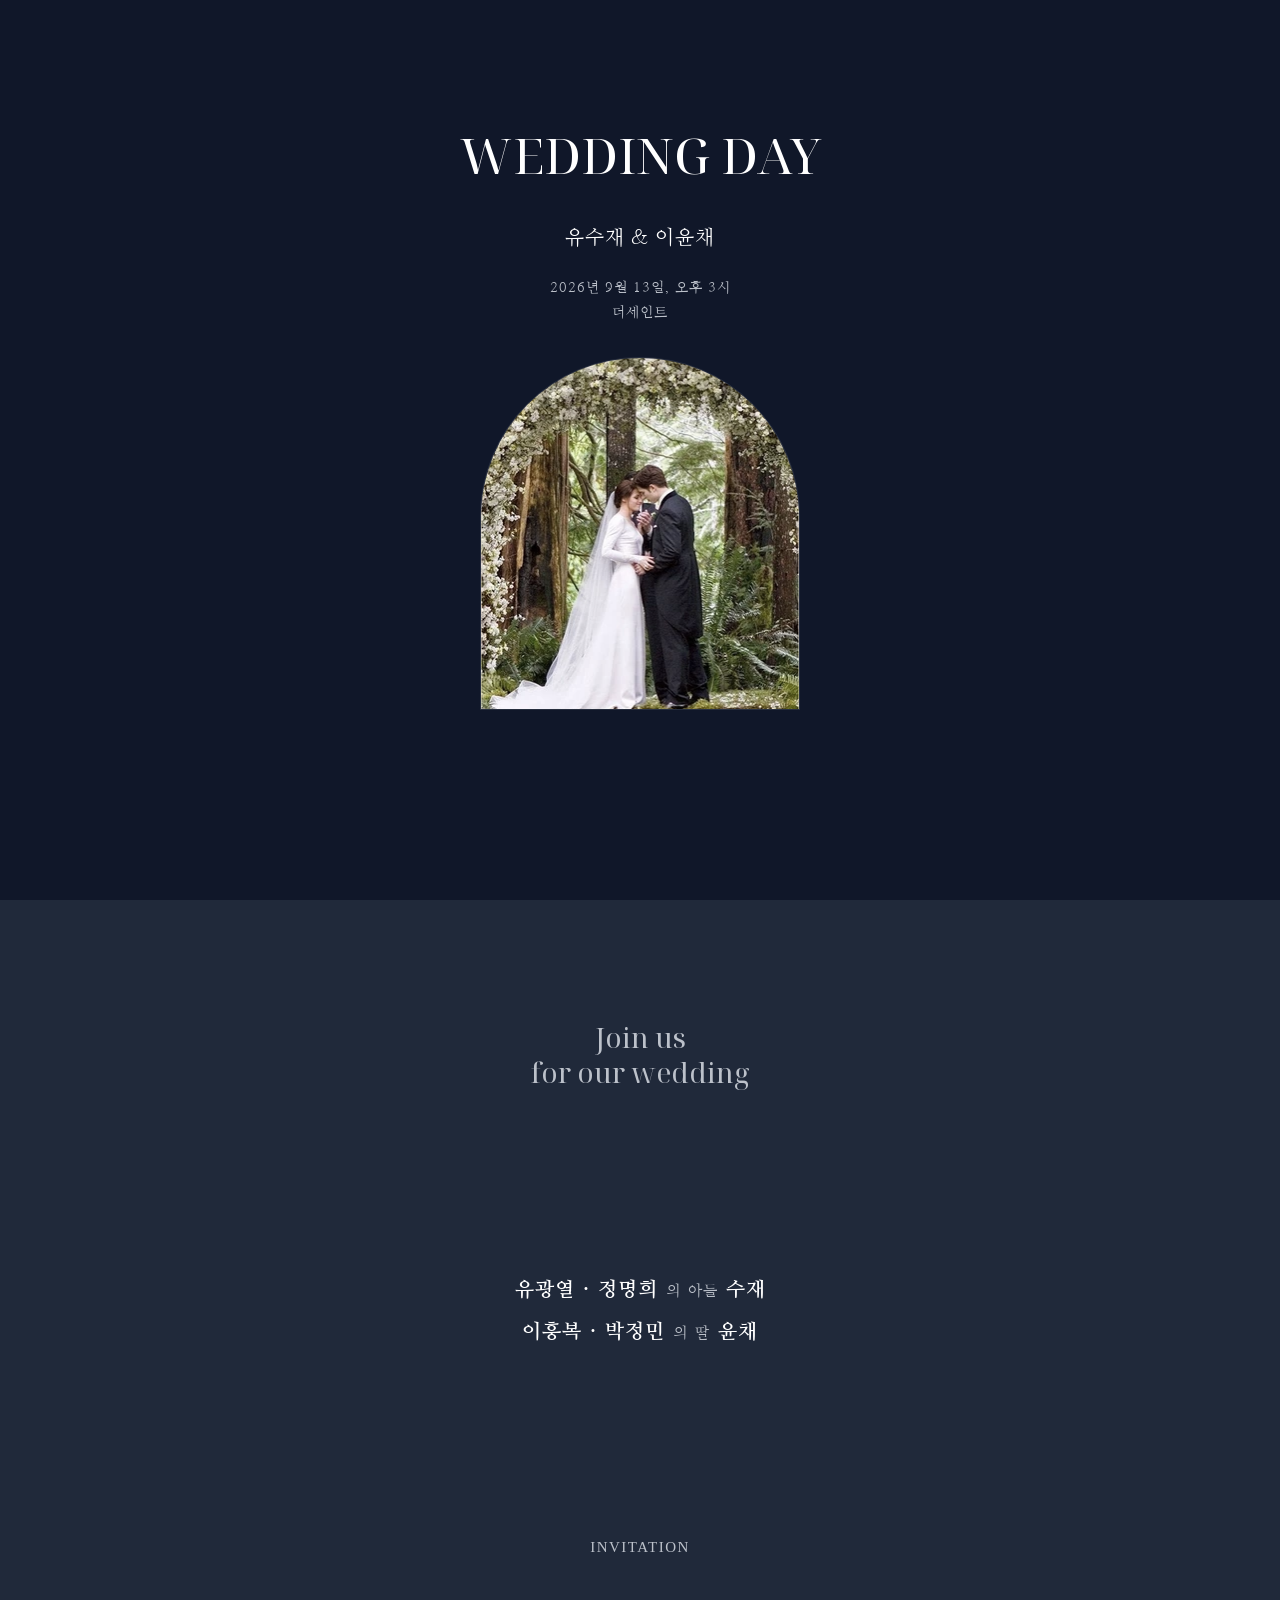
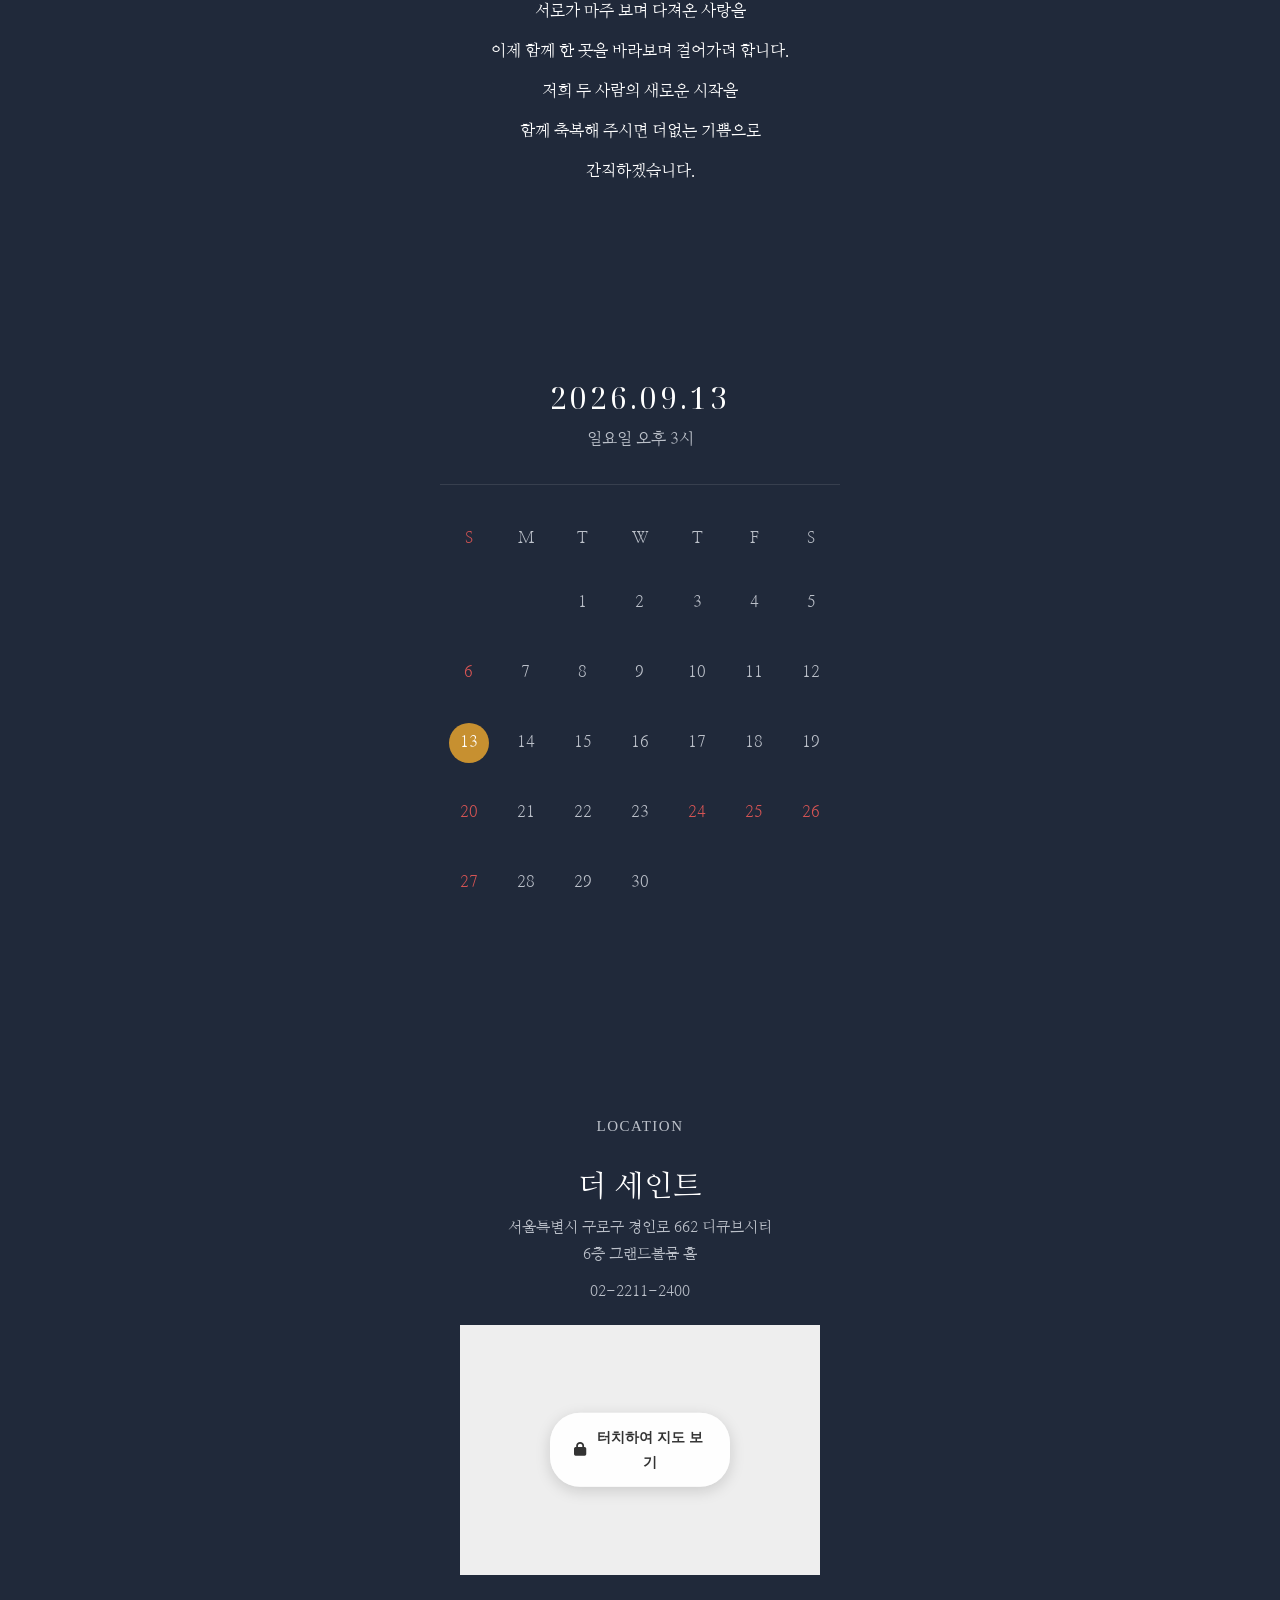
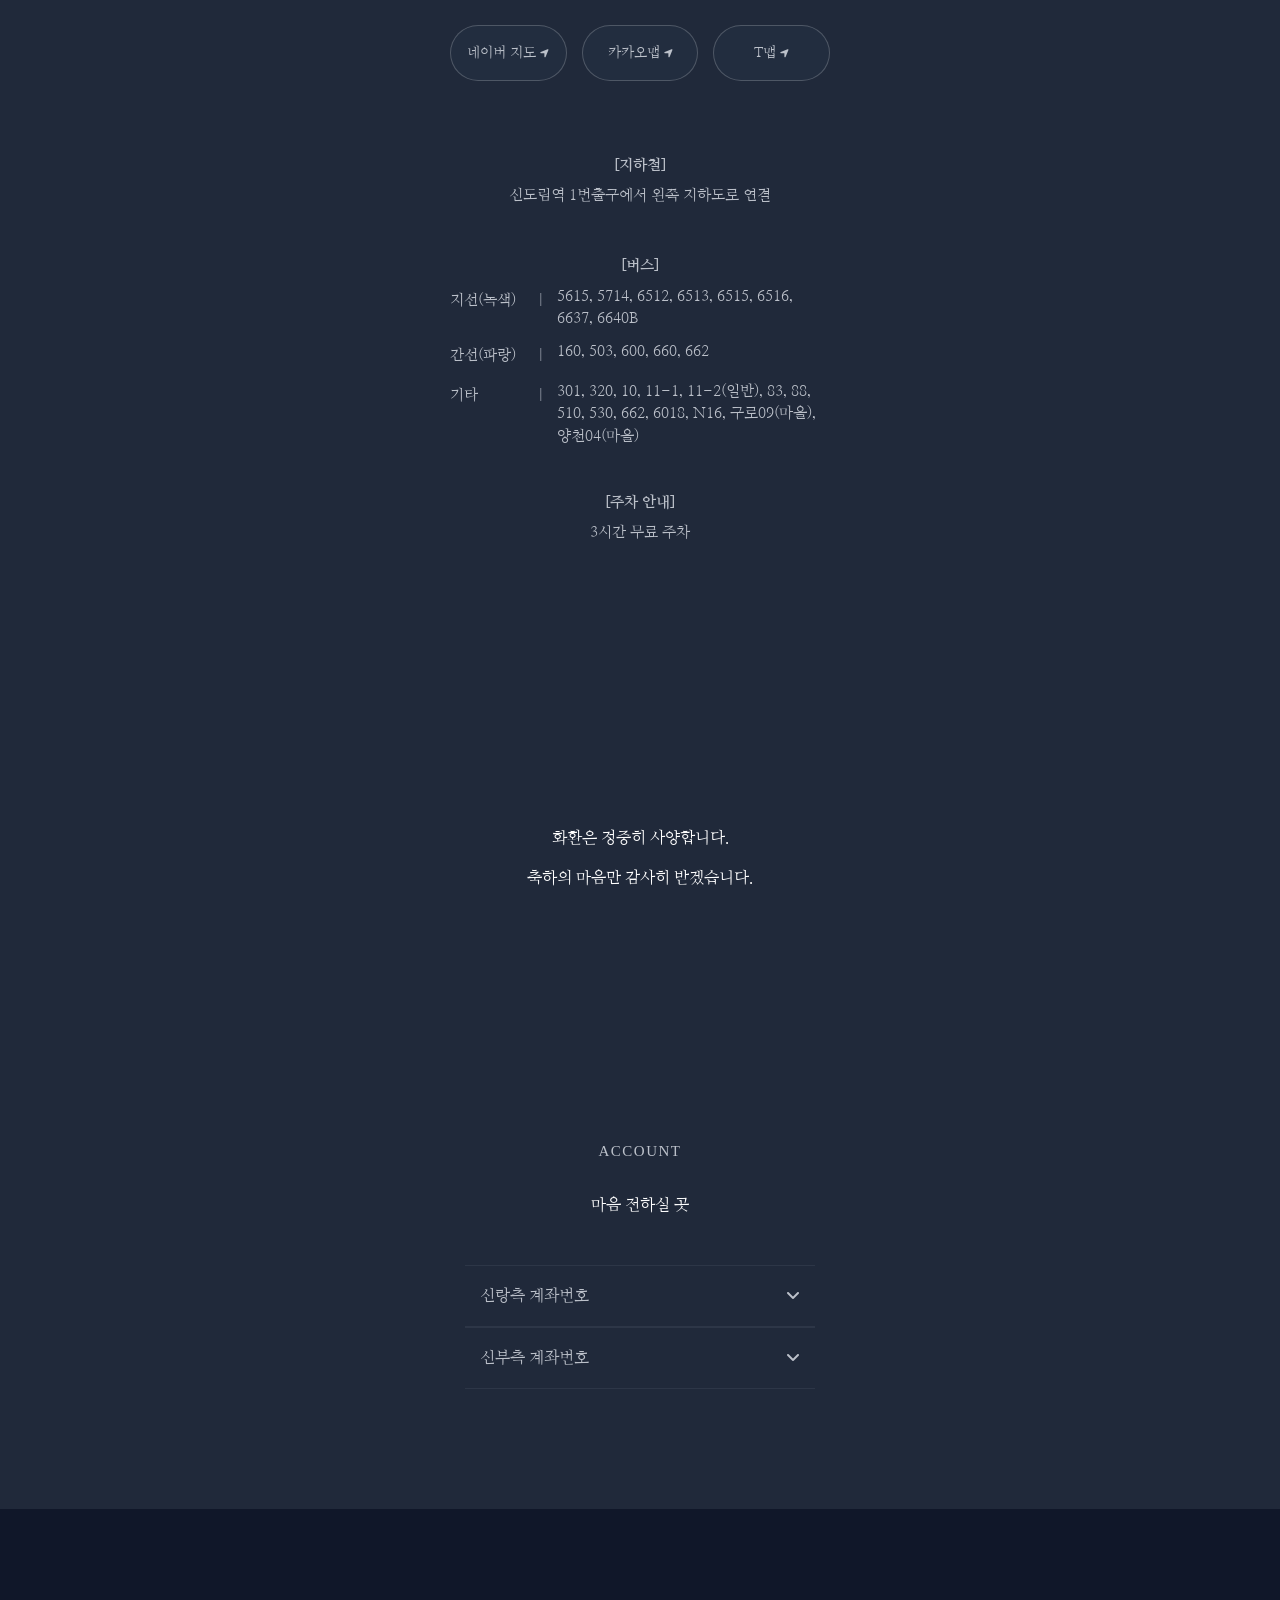
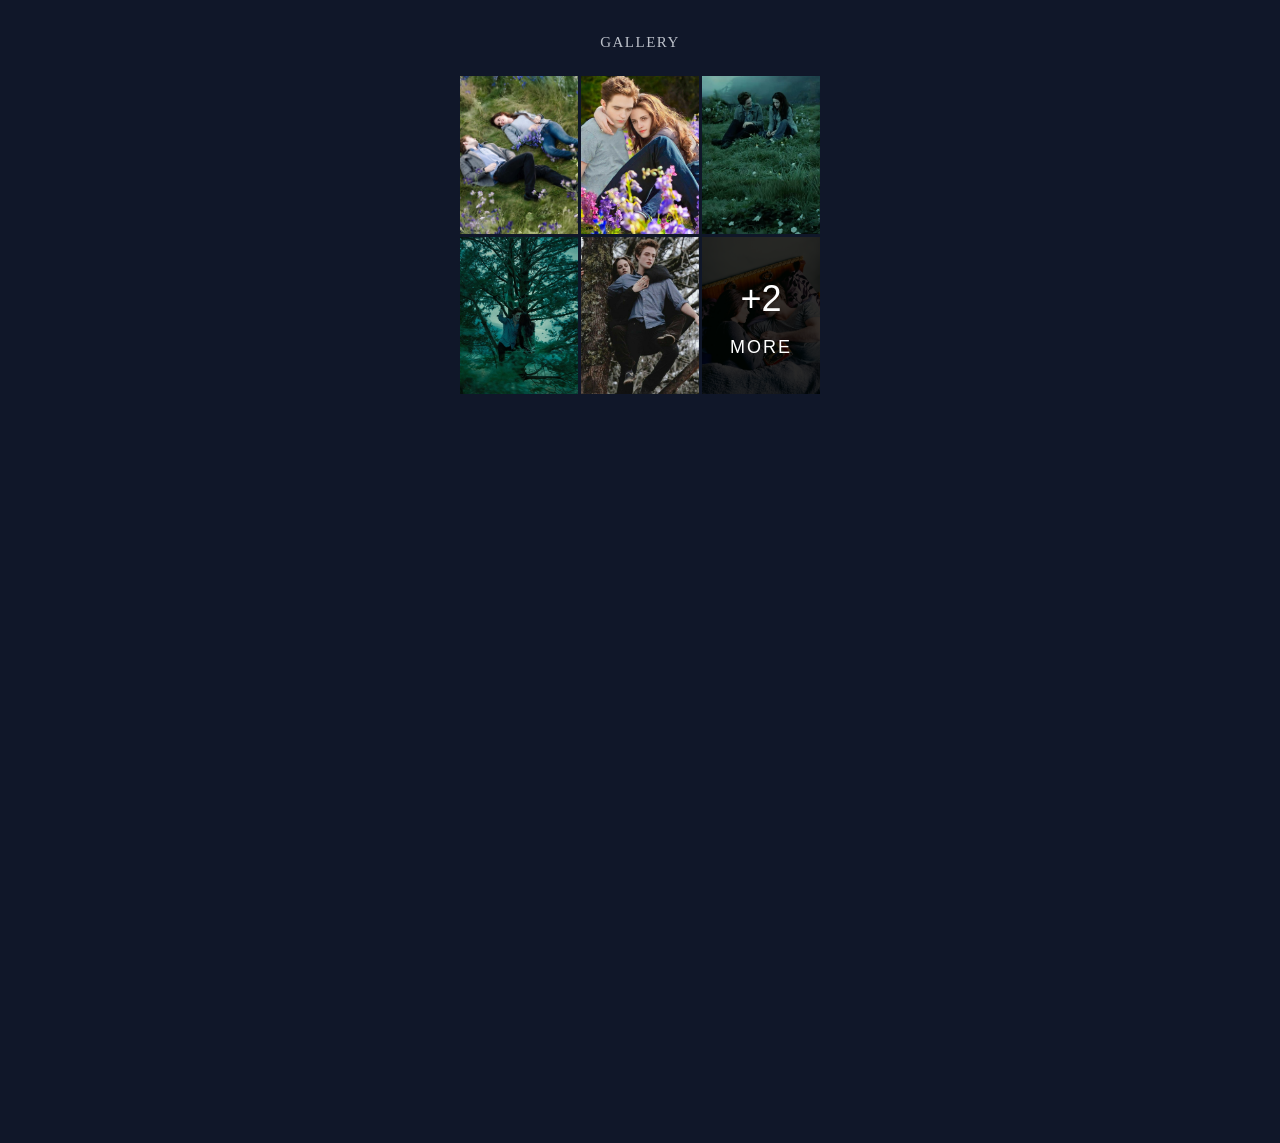
==== commit f433cba7: "fix: margins" ====
--- a/index.html
+++ b/index.html
@@ -78,16 +78,7 @@
           <p class="calendar-title">2026.09.13</p>
           <p class="calendar-sub">일요일 오후 3시</p>
           <div class="calendar-mock section-top-padding">
-            <div
-              class="calendar-container"
-              style="
-                border-top: 1px solid rgba(255, 255, 255, 0.1);
-                padding-top: 40px;
-                width: 420px;
-                margin-left: auto;
-                margin-right: auto;
-              "
-            >
+            <div class="calendar-container">
               <div class="calendar-days msg">
                 <span class="sun">S</span><span>M</span><span>T</span
                 ><span>W</span><span>T</span><span>F</span><span>S</span>
@@ -190,7 +181,7 @@
         <!-- 9. 계좌 번호 -->
         <section class="account-section section-padding">
           <p class="ivt">ACCOUNT</p>
-          <p class="ivt-msg" style="padding: 20px;">마음 전하실 곳</p>
+          <p class="ivt-msg" style="padding: 20px">마음 전하실 곳</p>
           <div class="acc-wrap">
             <button class="acc-toggle" onclick="toggleAcc('groom')">
               <span>신랑측 계좌번호</span>
@@ -235,7 +226,7 @@
 
       <!-- 10. 갤러리 -->
       <section class="gallery-section section-padding">
-        <p class="ivt" style="margin-bottom: 20px;">GALLERY</p>
+        <p class="ivt" style="margin-bottom: 20px">GALLERY</p>
         <div class="gallery-grid">
           <div class="item" onclick="openModal(0)">
             <img src="photos/img1.jpeg" alt="" class="no-drag" />
@@ -288,7 +279,9 @@
       <!-- 11. 공유 -->
       <section class="share-section section-padding">
         <p class="ivt">SHARE</p>
-        <p class="ivt-msg" style="margin-top: 20px;">소중한 분들에게 전해주세요</p>
+        <p class="ivt-msg" style="margin-top: 20px">
+          소중한 분들에게 전해주세요
+        </p>
         <div class="share-grid">
           <!-- 카카오톡 -->
           <div class="share-item">
--- a/style.css
+++ b/style.css
@@ -60,7 +60,7 @@
 }
 
 .lighterbg {
-  background-color: #20293A !important; /* 연네이비 */
+  background-color: #20293a !important; /* 연네이비 */
 }
 
 * {
@@ -105,7 +105,7 @@
 /* 영문 타이틀 스타일 */
 .eng-title {
   font-family: "Noto Serif Display", serif;
-  font-size: 62px;
+  font-size: 50px;
 }
 .eng-sub {
   font-family: "Noto Serif Display", serif;
@@ -132,7 +132,7 @@
   opacity: 0.8;
 }
 .arch-image {
-  width: 480px;
+  max-width: 400px;
   aspect-ratio: 1 / 1.1;
   border-top-left-radius: 250px;
   border-top-right-radius: 250px;
@@ -198,6 +198,11 @@
 .calendar-container {
   font-family: "Nanum Myeongjo", serif;
   color: var(--text-muted);
+  border-top: 1px solid rgba(255, 255, 255, 0.1);
+  padding-top: 40px;
+  width: 400px;
+  margin-left: auto;
+  margin-right: auto;
 }
 
 .calendar-title {
@@ -256,7 +261,7 @@
   justify-content: center;
   margin: 0 auto;
   width: 100%;
-  max-width: 480px;
+  max-width: 360px;
 }
 
 .gallery-grid {
@@ -405,7 +410,7 @@
 
 .map-wrapper {
   position: relative;
-  width: 480px;
+  width: 360px;
   margin-left: auto;
   margin-right: auto;
 }
@@ -440,8 +445,8 @@
 }
 
 .nav-btns {
-  max-width: 480px;
-  padding: 30px 30px;
+  max-width: 380px;
+  padding: 30px 0;
   display: flex;
   gap: 15px;
   justify-content: center;
@@ -455,7 +460,7 @@
   border: 1px solid rgba(255, 255, 255, 0.2);
   background: #222d3f;
   color: #bcc1ca;
-  font-size: 16px;
+  font-size: 14px;
   font-family: "Nanum Myeongjo", serif;
   border-radius: 30px;
 }
@@ -498,7 +503,7 @@
   flex-direction: column;
   gap: 10px; /* 줄과 줄 사이 간격 */
   text-align: left; /* 정중앙에 모여서 내부 글자는 왼쪽 정렬 */
-  max-width: 480px; /* 폰 화면 안 삐져나가게 락 */
+  max-width: 380px; /* 폰 화면 안 삐져나가게 락 */
 }
 
 .bus-row {
@@ -537,7 +542,7 @@
   display: flex;
   justify-content: space-between; /* 왼쪽과 오른쪽 끝으로 밀어냄 */
   align-items: center; /* 세로 기준 중앙 정렬 */
-  width: 480px;
+  width: 350px;
   padding: 20px 15px;
   border: none;
   background: none;
